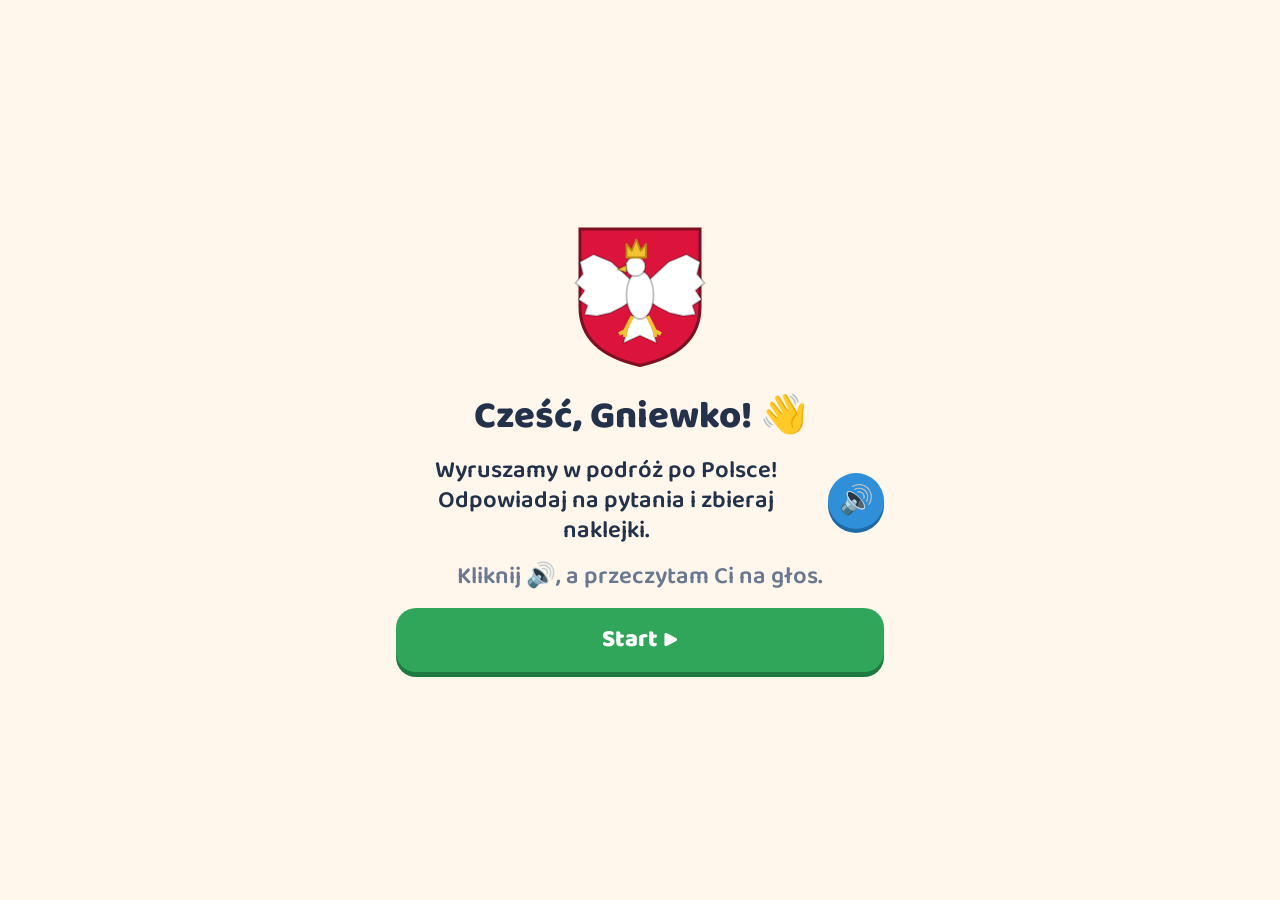
==== index.html @ eeac7078 "Wyprawa po Polsce – gra-quiz do Konkursu wiedzy o Polsce Co-Authored-By: Claude Opus 5.5 <noreply@an" ====
<!doctype html>
<html lang="pl">
<head>
<meta charset="utf-8">
<meta name="viewport" content="width=device-width, initial-scale=1, maximum-scale=1, user-scalable=no, viewport-fit=cover">
<meta name="theme-color" content="#e8423f">
<meta name="apple-mobile-web-app-capable" content="yes">
<meta name="mobile-web-app-capable" content="yes">
<meta name="description" content="Gra-quiz dla Gniewka przygotowująca do Konkursu wiedzy o Polsce (klasa 1).">
<title>Wyprawa po Polsce</title>
<link rel="icon" href="data:image/svg+xml,%3Csvg xmlns='http://www.w3.org/2000/svg' viewBox='0 0 100 100'%3E%3Crect width='100' height='50' fill='%23fff'/%3E%3Crect y='50' width='100' height='50' fill='%23dc143c'/%3E%3C/svg%3E">
<link rel="preconnect" href="https://fonts.googleapis.com">
<link rel="preconnect" href="https://fonts.gstatic.com" crossorigin>
<link href="https://fonts.googleapis.com/css2?family=Baloo+2:wght@500;600;700;800&display=swap" rel="stylesheet">
<style>
:root{
  --bg:#fff7ec; --card:#ffffff; --ink:#23324a; --muted:#6b7891; --line:#ead9c2;
  --red:#e8423f; --red-d:#b92a28; --green:#2fa65a; --green-l:#dff5e6; --orange:#f39a1e; --orange-l:#fff0d6;
  --blue:#2f8fd8; --blue-l:#e3f1fc; --gold:#f2c230; --sea:#bfe3f7; --land:#c9e8a8; --neigh:#ece6d8;
  --shadow:0 4px 0 rgba(35,50,74,.12);
  --r:22px;
}
@media (prefers-color-scheme: dark){ :root:not([data-theme="light"]){
  --bg:#1c2333; --card:#27304a; --ink:#f3f5fb; --muted:#b4bdd2; --line:#3a4563;
  --green-l:#1f4a33; --orange-l:#4d3a17; --blue-l:#1d3a57; --sea:#2b4f6b; --land:#4f7a3f; --neigh:#3a4256;
  --shadow:0 4px 0 rgba(0,0,0,.35);
}}
:root[data-theme="dark"]{
  --bg:#1c2333; --card:#27304a; --ink:#f3f5fb; --muted:#b4bdd2; --line:#3a4563;
  --green-l:#1f4a33; --orange-l:#4d3a17; --blue-l:#1d3a57; --sea:#2b4f6b; --land:#4f7a3f; --neigh:#3a4256;
  --shadow:0 4px 0 rgba(0,0,0,.35);
}
*{box-sizing:border-box;-webkit-tap-highlight-color:transparent}
html,body{margin:0;height:100%;background:var(--bg);color:var(--ink)}
body{font-family:"Baloo 2","Nunito",system-ui,-apple-system,"Segoe UI",Roboto,sans-serif;font-size:20px;line-height:1.25;
  user-select:none;-webkit-user-select:none;touch-action:manipulation;overflow-x:hidden}
button{font:inherit;color:inherit;border:0;background:none;cursor:pointer;padding:0}
#app{max-width:520px;margin:0 auto;min-height:100dvh;display:flex;flex-direction:column;position:relative}
.scr{flex:1;display:flex;flex-direction:column;padding:12px 16px 20px;animation:fade .25s ease}
@keyframes fade{from{opacity:0;transform:translateY(6px)}to{opacity:1;transform:none}}

/* top bar */
.top{display:flex;align-items:center;gap:10px;min-height:52px}
.top .grow{flex:1}
.ibtn{width:52px;height:52px;border-radius:16px;background:var(--card);box-shadow:var(--shadow);display:flex;align-items:center;justify-content:center;font-size:26px;flex:none}
.ibtn:active{transform:translateY(2px);box-shadow:none}
.pill{background:var(--card);box-shadow:var(--shadow);border-radius:999px;padding:6px 14px;font-weight:700;font-size:20px;white-space:nowrap}
.hello{font-weight:800;font-size:24px}
.speak{width:56px;height:56px;border-radius:50%;background:var(--blue);color:#fff;font-size:28px;display:flex;align-items:center;justify-content:center;flex:none;box-shadow:0 4px 0 #1d6aa6}
.speak.on{animation:pulse 1s infinite}
.speak.sm{width:44px;height:44px;font-size:22px;box-shadow:0 3px 0 #1d6aa6}
@keyframes pulse{50%{transform:scale(1.08)}}

/* map of stations */
.trail{position:relative;margin:4px 0 10px}
.trail svg.line{position:absolute;inset:0;width:100%;height:100%;overflow:visible}
.node{position:absolute;transform:translate(-50%,-50%);display:flex;flex-direction:column;align-items:center;width:130px}
.node .disc{width:80px;height:80px;border-radius:50%;display:flex;align-items:center;justify-content:center;font-size:40px;
  border:5px solid #fff;box-shadow:0 5px 0 rgba(0,0,0,.18);position:relative}
.node .disc svg{width:56px;height:56px}
.node.locked .disc{background:#c9ccd4 !important;filter:grayscale(1);opacity:.7}
.node .lbl{font-weight:800;font-size:17px;margin-top:4px;text-align:center;line-height:1.05;background:var(--bg);border-radius:8px;padding:0 4px}
.node .stars{font-size:15px;letter-spacing:1px;color:var(--gold);min-height:18px}
.node .badge{position:absolute;top:-10px;right:-12px;font-size:26px}
.node.next .disc::after{content:"";position:absolute;inset:-12px;border-radius:50%;border:4px solid var(--orange);animation:ring 1.4s infinite}
@keyframes ring{0%{transform:scale(.85);opacity:1}100%{transform:scale(1.25);opacity:0}}
.footer{display:flex;justify-content:center;gap:12px;margin-top:auto;padding-top:8px}
.link{font-size:16px;color:var(--muted);text-decoration:underline;padding:10px}

/* cards & buttons */
.big{display:flex;align-items:center;justify-content:center;gap:10px;min-height:64px;padding:10px 22px;border-radius:20px;font-weight:800;font-size:24px;
  background:var(--green);color:#fff;box-shadow:0 5px 0 #1d7a40;width:100%}
.big:active{transform:translateY(3px);box-shadow:0 2px 0 #1d7a40}
.big.alt{background:var(--card);color:var(--ink);box-shadow:var(--shadow)}
.big.blue{background:var(--blue);box-shadow:0 5px 0 #1d6aa6}
.row{display:flex;gap:12px}
.card{background:var(--card);border-radius:var(--r);box-shadow:var(--shadow);padding:18px}
.learn{flex:1;display:flex;flex-direction:column;align-items:center;justify-content:center;text-align:center;gap:14px}
.learn .pic{font-size:110px;line-height:1}
.learn .pic svg{width:180px;height:auto;max-height:200px}
.learn .pic.map svg{width:100%;max-height:none}
.learn h2{margin:0;font-size:32px;font-weight:800}
.learn p{margin:0;font-size:25px;font-weight:600;line-height:1.3}
.dots{display:flex;gap:7px;justify-content:center;flex-wrap:wrap}
.dots i{width:12px;height:12px;border-radius:50%;background:var(--line);display:block}
.dots i.on{background:var(--blue)}

/* quiz */
.prog{display:flex;gap:6px;flex:1}
.prog i{flex:1;height:14px;border-radius:7px;background:var(--line);display:block}
.prog i.ok{background:var(--green)} .prog i.miss{background:var(--orange)} .prog i.cur{background:var(--blue)}
.qhead{display:flex;align-items:center;gap:12px;margin:14px 0 10px}
.qtext{font-size:28px;font-weight:800;line-height:1.15;flex:1}
.qsub{font-size:17px;color:var(--muted);font-weight:700}
.hint{display:flex;align-items:center;gap:10px;background:var(--orange-l);border-radius:18px;padding:10px 12px;font-size:21px;font-weight:700;margin-bottom:10px;animation:fade .2s}
.ans{flex:1;display:flex;flex-direction:column;justify-content:center;padding-bottom:8px}
.grid{display:grid;grid-template-columns:1fr 1fr;gap:12px}
.list{display:flex;flex-direction:column;gap:10px}
.opt{background:var(--card);border-radius:20px;box-shadow:var(--shadow);border:4px solid transparent;display:flex;align-items:center;justify-content:center;
  flex-direction:column;gap:4px;min-height:112px;padding:10px 8px;font-weight:800;font-size:22px;text-align:center;line-height:1.1;transition:background .15s}
.opt .em{font-size:44px;line-height:1}
.opt .em svg{width:48px;height:40px}
.opt.vis{min-height:120px} .opt.vis svg{width:100%;max-width:140px;height:auto;max-height:110px}
.list .opt{flex-direction:row;justify-content:flex-start;min-height:72px;padding:10px 16px;gap:14px;text-align:left}
.list .opt .em{font-size:36px;width:44px;text-align:center}
.opt:active{transform:translateY(2px)}
.opt.ok{background:var(--green-l);border-color:var(--green)}
.opt.bad{opacity:.45;border-color:var(--red);pointer-events:none}
.opt.dim{opacity:.5}
.tf{display:grid;grid-template-columns:1fr 1fr;gap:14px}
.tf .opt{min-height:150px;font-size:30px}
.tf .opt .em{font-size:64px}
.shake{animation:shake .4s}
@keyframes shake{20%,60%{transform:translateX(-8px)}40%,80%{transform:translateX(8px)}}
.mapbox{background:var(--sea);border-radius:20px;overflow:hidden;box-shadow:var(--shadow)}
.mapbox svg{display:block;width:100%;height:auto}
.dot{cursor:pointer}
.dot .c{fill:var(--orange);stroke:#fff;stroke-width:4}
.dot.ok .c{fill:var(--green)} .dot.bad .c{fill:var(--red);opacity:.5}
.dot.help .c{animation:pulse 1s infinite;transform-box:fill-box;transform-origin:center}
.cty{cursor:pointer}
.cty path{fill:#ffd27a;stroke:#9a6a10;stroke-width:1.2}
.cty.ok path{fill:var(--green)} .cty.bad path{fill:var(--red);opacity:.45}
.match{display:grid;grid-template-columns:1fr 1fr;gap:12px}
.match .col{display:flex;flex-direction:column;gap:12px}
.match .opt{min-height:96px}
.match .opt.sel{border-color:var(--blue);background:var(--blue-l)}
.match .opt.done{background:var(--green-l);border-color:var(--green);pointer-events:none}
.order .tiles{display:grid;grid-template-columns:repeat(3,1fr);gap:10px;min-height:120px}
.order .slots{display:grid;grid-template-columns:repeat(3,1fr);gap:10px;margin-top:18px}
.order .slot{border:4px dashed var(--line);border-radius:20px;min-height:120px;display:flex;align-items:center;justify-content:center;font-size:36px;font-weight:800;color:var(--muted)}
.order .slot .opt{width:100%;min-height:112px;background:var(--green-l);border-color:var(--green)}
.order .opt{min-height:112px;font-size:19px}
.order .ghost{visibility:hidden}
.help{animation:pulse 1s infinite}

/* bottom sheet */
.sheet{position:fixed;left:0;right:0;bottom:0;z-index:20;display:flex;justify-content:center;pointer-events:none}
.sheet .in{pointer-events:auto;width:100%;max-width:520px;border-radius:28px 28px 0 0;padding:18px 18px calc(18px + env(safe-area-inset-bottom));
  box-shadow:0 -6px 24px rgba(0,0,0,.15);animation:up .25s ease}
.sheet.good .in{background:var(--green-l)} .sheet.meh .in{background:var(--orange-l)} .sheet.neu .in{background:var(--card)}
@keyframes up{from{transform:translateY(100%)}to{transform:none}}
.sheet h3{margin:0 0 6px;font-size:30px;font-weight:800}
.sheet .fact{display:flex;gap:12px;align-items:center;font-size:22px;font-weight:600;margin-bottom:14px}
.veil{position:fixed;inset:0;background:rgba(20,28,45,.45);z-index:15;animation:fade .2s}

/* end */
.end{flex:1;display:flex;flex-direction:column;align-items:center;justify-content:center;text-align:center;gap:14px}
.end .bigstars{font-size:64px;letter-spacing:4px}
.end .bigstars span{display:inline-block;animation:pop .5s backwards}
.end .bigstars span.off{filter:grayscale(1);opacity:.3}
@keyframes pop{from{transform:scale(0)}70%{transform:scale(1.3)}to{transform:scale(1)}}
.end h2{margin:0;font-size:36px;font-weight:800}
.end .stk{font-size:96px;line-height:1;animation:pop .6s .6s backwards}
.end p{margin:0;font-size:22px;font-weight:700}
.confetti{position:fixed;inset:0;pointer-events:none;overflow:hidden;z-index:30}
.confetti i{position:absolute;top:-20px;width:12px;height:18px;border-radius:3px;animation:fall linear forwards}
@keyframes fall{to{transform:translateY(110vh) rotate(720deg)}}

/* album */
.album{display:grid;grid-template-columns:repeat(2,1fr);gap:14px;margin-top:14px}
.album .cell{background:var(--card);border-radius:22px;box-shadow:var(--shadow);padding:14px 8px;text-align:center;border:4px solid transparent}
.album .cell .e{font-size:64px;line-height:1.1}
.album .cell.no .e{filter:grayscale(1);opacity:.25}
.album .cell.gold{border-color:var(--gold)}
.album .cell .n{font-weight:800;font-size:18px}
.album .cell .s{font-size:15px;color:var(--muted);font-weight:700}

/* parent */
.par h2{margin:6px 0 10px;font-size:26px}
.par .st{background:var(--card);border-radius:16px;padding:10px 12px;margin-bottom:8px;box-shadow:var(--shadow)}
.par .bar{height:10px;border-radius:5px;background:var(--line);overflow:hidden;margin-top:6px}
.par .bar b{display:block;height:100%;background:var(--green)}
.par .small{font-size:16px;color:var(--muted)}
.par .wr{font-size:16px;margin:4px 0 0 4px}
.tog{display:flex;align-items:center;justify-content:space-between;background:var(--card);border-radius:16px;padding:12px 14px;margin-bottom:8px;font-size:18px;font-weight:700;box-shadow:var(--shadow);width:100%;text-align:left}
.tog b{background:var(--line);border-radius:999px;padding:2px 12px;font-size:16px}
.tog b.on{background:var(--green);color:#fff}
.danger{background:var(--red);box-shadow:0 5px 0 var(--red-d)}
.gate{display:grid;grid-template-columns:repeat(2,1fr);gap:12px;margin-top:14px}

/* diploma */
.dip{border:8px double var(--gold);border-radius:24px;background:#fffdf5;color:#3a2a10;padding:24px 16px;text-align:center;margin:10px 0}
.dip h1{margin:0;font-size:44px;letter-spacing:4px;color:var(--red)}
.dip .who{font-size:42px;font-weight:800;margin:8px 0}
.dip p{margin:6px 0;font-size:20px;font-weight:700}
.toast{position:fixed;left:50%;top:16px;transform:translateX(-50%);background:var(--ink);color:var(--bg);padding:10px 18px;border-radius:999px;font-weight:700;font-size:18px;z-index:40;animation:fade .2s;max-width:90vw;text-align:center}
.intro{flex:1;display:flex;flex-direction:column;align-items:center;justify-content:center;text-align:center;gap:16px}
.intro .logo svg{width:150px;height:auto}
.intro h1{margin:0;font-size:38px;font-weight:800}
.intro p{margin:0;font-size:24px;font-weight:600}
.sr{position:absolute;width:1px;height:1px;overflow:hidden;clip:rect(0 0 0 0)}

</style>
</head>
<body>
<div id="app"></div>
<script>
const GEO={"pl":{"w":400,"h":411,"path":"M190.9,368.3L189.2,359.2L186.9,359.2L182.8,356.6L181.0,351.4L182.0,348.7L181.0,348.1L180.7,345.5L177.8,346.1L173.6,344.1L170.8,345.5L169.4,343.2L163.6,340.8L163.3,339.1L160.0,337.4L161.1,340.0L154.0,341.7L151.1,338.7L149.5,335.5L150.0,334.6L146.3,334.0L144.5,331.7L144.7,330.7L147.9,330.0L150.5,327.5L149.5,325.5L150.1,323.4L149.1,322.1L148.2,322.0L146.2,325.0L140.2,324.8L138.5,326.2L137.2,324.3L135.5,325.1L134.6,322.3L135.3,322.0L130.6,320.6L129.8,318.2L127.7,318.3L118.8,315.0L117.8,316.4L120.1,321.6L122.3,323.6L123.3,327.5L121.3,326.7L121.1,327.8L116.0,329.3L111.7,334.6L110.2,334.8L106.7,331.9L105.5,328.1L101.9,322.9L99.4,321.7L98.4,318.7L95.4,319.0L94.3,316.8L93.1,316.6L93.5,313.9L96.3,311.5L98.8,311.5L100.2,309.8L100.3,307.6L101.5,307.2L98.0,302.7L94.3,301.7L92.2,303.8L88.9,302.5L86.6,304.8L85.0,305.0L85.6,303.2L84.6,300.7L83.5,300.1L80.0,300.9L77.9,296.9L73.9,297.6L72.4,296.1L64.9,293.5L61.8,295.0L61.2,291.7L59.2,290.3L58.0,287.7L58.5,284.6L57.0,283.1L54.8,283.1L53.9,281.1L52.5,282.9L48.7,280.5L47.1,282.2L48.4,284.2L47.9,290.1L41.5,290.1L46.9,278.0L49.3,265.7L47.2,262.3L46.5,255.1L37.8,250.3L39.0,245.7L38.6,242.6L35.5,239.1L34.9,236.0L33.2,233.9L33.5,231.6L36.9,227.4L37.4,222.6L39.7,217.5L36.9,214.8L37.9,207.8L33.1,204.5L31.7,199.0L31.4,196.6L34.9,192.0L34.0,190.7L35.3,187.1L27.4,180.4L25.6,177.2L16.0,170.3L17.5,167.5L16.8,163.6L24.1,158.1L25.9,153.0L25.5,149.4L27.8,145.5L26.4,143.9L24.8,133.6L22.7,129.6L21.2,117.6L22.7,116.8L22.3,114.5L26.8,118.7L31.1,120.2L33.3,123.9L34.6,120.5L32.8,120.1L31.6,117.3L32.8,113.2L34.6,113.2L34.8,108.1L33.2,110.5L32.8,107.9L27.8,106.9L27.4,104.6L24.9,106.3L26.9,107.2L26.4,108.5L23.2,110.2L21.6,109.4L17.9,104.6L19.2,102.6L21.4,103.6L26.5,103.6L40.4,96.5L48.9,94.3L59.2,89.9L73.2,86.1L80.4,82.9L90.5,80.7L88.2,82.0L92.3,82.0L92.1,81.2L93.8,81.2L93.6,79.7L90.8,80.3L95.9,75.9L94.3,78.2L97.7,76.5L97.7,75.0L96.1,75.9L97.7,73.2L102.0,67.7L102.2,68.8L103.2,68.1L103.3,66.9L102.2,67.7L103.0,66.1L106.8,63.3L120.6,60.1L124.1,56.2L135.3,51.0L149.4,48.3L155.7,46.1L165.6,45.2L172.5,45.5L187.8,54.7L190.5,58.5L190.9,60.3L190.3,60.6L186.2,54.0L176.9,48.5L175.9,48.8L175.3,52.1L177.5,54.9L177.6,58.0L178.7,58.3L179.3,57.5L181.1,63.7L181.7,71.2L185.7,73.0L186.5,74.5L192.8,76.5L195.3,75.9L197.1,76.8L211.0,74.7L216.8,72.4L219.7,69.7L222.3,71.0L334.4,76.9L336.9,76.1L339.5,73.2L344.2,74.5L345.2,76.3L347.1,77.1L347.4,80.0L349.9,79.5L357.3,83.7L362.2,88.9L364.0,95.9L362.6,99.9L363.8,101.8L367.5,123.1L375.3,146.1L378.7,151.7L377.5,156.9L379.4,160.8L379.3,179.6L372.9,184.8L366.7,186.5L360.1,191.2L351.7,204.6L352.8,205.7L352.6,207.6L360.3,210.1L360.1,211.1L362.3,210.9L363.0,211.7L363.7,211.1L364.6,214.6L367.1,214.8L369.2,217.0L370.7,222.5L368.9,225.3L367.6,231.5L368.9,233.6L368.5,235.0L366.1,238.0L365.7,246.6L368.4,252.3L370.2,253.3L369.6,254.8L371.5,257.8L370.9,259.8L369.1,261.7L369.1,263.7L371.1,264.5L373.1,269.0L377.6,273.0L377.3,274.6L379.1,278.1L379.4,281.4L381.0,282.7L381.9,285.4L388.0,290.2L387.5,291.2L382.4,291.4L381.1,293.1L381.7,294.9L383.6,295.5L383.7,297.8L385.7,298.6L386.6,308.8L383.1,311.5L382.0,316.7L380.0,317.5L373.3,317.6L370.9,318.8L369.5,322.0L361.8,328.9L349.3,342.6L333.2,365.0L332.2,367.2L333.7,373.5L335.2,375.5L335.8,381.7L333.7,388.2L334.6,387.7L340.1,392.5L340.2,397.6L336.5,394.8L332.3,394.9L329.2,392.5L328.5,393.2L322.9,392.0L321.0,390.1L316.4,389.4L315.8,387.6L309.9,386.1L308.9,385.3L308.2,381.5L305.8,378.5L301.7,375.9L299.4,377.5L297.0,374.5L293.6,373.1L287.2,374.0L281.0,371.8L278.5,374.5L275.9,373.2L273.9,373.5L272.5,374.6L274.0,377.0L271.9,377.3L268.3,380.8L263.1,378.5L259.8,374.5L256.6,374.6L254.4,376.2L250.4,374.4L249.8,375.5L246.0,375.1L244.7,378.1L241.9,378.3L239.2,379.8L236.0,387.5L231.9,384.5L227.9,386.8L225.3,386.3L225.0,384.9L227.1,381.9L226.0,380.7L225.6,375.0L220.3,374.5L220.6,372.2L217.7,371.5L215.8,365.2L214.0,363.3L209.6,367.2L205.7,368.5L204.8,372.0L202.3,374.9L199.6,374.2L195.6,375.2L195.6,369.3Z","neigh":"M405.0,416.0L319.4,416.0L322.1,405.4L325.1,398.9L327.8,397.7L329.2,392.5L340.6,396.7L339.7,391.9L333.7,388.2L335.8,381.7L332.2,367.2L336.9,358.9L370.9,318.8L382.0,316.7L383.1,311.5L386.7,308.7L385.7,298.6L381.1,293.1L388.0,290.2L381.9,285.4L377.6,273.0L369.1,263.7L371.5,257.8L368.4,252.3L367.6,245.8L373.4,243.5L382.0,247.0L391.8,239.1L396.4,229.6L405.0,228.7ZM368.1,251.1L365.3,242.6L370.7,222.5L369.2,217.0L364.6,214.6L363.7,211.1L352.6,207.6L351.7,204.6L360.1,191.2L377.8,181.4L379.8,177.0L379.4,160.8L377.5,156.9L378.7,151.7L367.5,123.1L363.6,102.5L368.8,105.1L389.0,101.3L392.2,105.4L396.7,105.8L405.0,100.1L405.0,228.7L396.4,229.6L391.8,239.1L382.0,247.0L373.4,243.5L368.5,244.6ZM405.0,-5.0L405.0,100.1L396.7,105.8L392.2,105.4L389.0,101.3L368.8,105.1L363.6,102.5L364.0,95.9L361.6,88.0L350.6,79.8L347.4,80.0L347.1,77.1L344.2,74.5L339.5,73.2L336.9,76.1L334.7,72.1L334.5,55.4L339.9,46.8L338.9,42.2L335.0,37.9L331.9,37.5L329.4,30.4L317.8,30.2L310.3,32.6L308.6,28.7L306.3,29.7L293.8,22.3L290.0,22.1L285.2,15.9L281.2,18.6L280.8,10.7L278.1,12.2L280.5,6.0L277.9,-5.0ZM270.9,17.0L268.5,16.4L272.8,7.7L274.9,-5.0L276.2,-5.0L275.2,7.3ZM336.9,76.1L219.7,69.7L230.5,56.2L232.7,49.4L231.2,41.9L233.3,37.0L247.7,38.2L252.1,36.3L257.7,31.6L268.5,16.4L270.9,17.2L253.9,37.0L254.9,38.6L262.5,38.1L266.1,40.5L274.7,41.1L280.3,37.3L278.1,21.7L280.9,21.5L281.2,18.6L285.2,15.9L290.0,22.1L293.8,22.3L306.3,29.7L308.6,28.7L310.3,32.6L317.8,30.2L329.4,30.4L331.9,37.5L336.4,39.2L339.8,45.6L339.4,49.0L335.3,52.6L333.7,62.4L333.7,69.9ZM41.5,290.1L47.9,290.1L47.1,282.2L48.7,280.5L52.5,282.9L53.9,281.1L58.5,284.6L58.0,287.7L61.8,295.0L64.9,293.5L73.9,297.6L77.9,296.9L80.0,300.9L84.6,300.7L85.0,305.0L88.9,302.5L92.2,303.8L94.3,301.7L98.0,302.7L101.5,307.2L98.8,311.5L93.5,313.9L93.1,316.6L95.4,319.0L98.4,318.7L110.2,334.8L116.0,329.3L121.3,326.7L123.3,327.5L117.8,316.4L118.8,315.0L129.8,318.2L130.6,320.6L135.3,322.0L135.5,325.1L137.2,324.3L138.5,326.2L146.2,325.0L149.1,322.1L150.5,327.5L144.7,330.7L146.3,334.0L150.0,334.6L154.0,341.7L161.1,340.0L160.0,337.4L170.8,345.5L173.6,344.1L180.7,345.5L182.8,356.6L189.2,359.2L190.9,368.3L187.1,370.0L180.6,369.4L174.3,375.2L174.2,377.9L167.0,381.6L164.3,385.8L162.7,394.6L156.7,396.7L154.7,401.7L142.7,407.9L129.0,405.2L122.2,416.0L119.2,416.0L118.1,413.2L110.7,412.3L109.5,409.8L104.9,408.3L101.8,408.9L99.0,412.7L88.8,411.8L78.9,404.5L73.8,405.3L58.7,398.1L53.8,400.8L53.6,397.7L48.7,396.8L46.3,410.7L41.1,409.9L37.5,416.0L12.1,415.8L4.6,410.5L1.2,404.8L-5.0,399.6L-5.0,299.0L5.3,298.0L9.9,293.4L20.0,288.9L24.3,288.8L25.6,286.4L20.3,282.8L22.1,279.6L26.2,281.0L29.3,279.6L32.7,283.2L31.8,286.9L34.8,286.4L34.2,290.9L39.6,292.9ZM4.6,410.5L4.1,416.0L-5.0,416.0L-5.0,90.2L0.7,87.7L0.2,89.0L4.3,92.1L2.0,96.4L7.9,102.3L4.6,108.0L12.8,114.1L21.2,114.3L19.3,117.1L21.2,117.6L22.7,129.6L27.8,145.5L24.1,158.1L16.8,163.6L17.5,167.5L16.0,170.3L35.3,187.1L31.7,199.0L33.1,204.5L37.9,207.8L36.9,214.8L39.7,217.5L33.2,233.9L38.6,242.6L37.8,250.3L46.5,255.1L49.3,267.8L40.2,292.8L34.2,290.9L34.8,286.4L31.8,286.9L32.7,283.2L29.3,279.6L25.8,281.0L23.3,279.4L20.3,282.8L25.6,286.4L24.3,288.8L20.0,288.9L9.9,293.4L5.3,298.0L-5.0,299.0L-5.0,399.6L1.2,404.8ZM19.2,102.6L18.9,106.4L5.5,108.1L8.9,105.0L7.9,99.0L10.4,99.4L9.9,102.4L10.9,101.1L13.2,102.4L13.3,98.4L9.4,94.5L7.3,98.1L6.1,98.5L6.3,95.5L3.0,97.3L4.5,92.3L2.6,88.3L4.5,87.7L7.0,92.2ZM0.2,73.8L2.7,76.8L1.1,81.1L0.7,79.4L-1.6,79.9L0.7,77.7L-2.8,78.6L-0.1,76.4L-5.0,76.6L-5.0,61.3L-0.8,62.7L-4.4,68.7L-3.1,72.4ZM22.7,-5.0L24.9,0.6L18.1,9.3L7.6,6.5L-5.0,9.3L-5.0,-5.0ZM54.2,26.1L51.2,35.3L40.4,31.4L36.8,28.2L39.7,14.7ZM328.5,393.2L327.8,397.7L325.1,398.9L322.1,405.4L319.4,416.0L122.2,416.0L129.0,405.2L142.7,407.9L154.7,401.7L156.7,396.7L161.6,395.7L163.5,393.3L165.9,382.6L174.2,377.9L174.3,375.2L180.6,369.4L194.5,368.6L195.6,375.2L201.4,375.1L203.4,374.4L205.7,368.5L209.6,367.2L213.5,363.0L217.7,371.5L220.6,372.2L220.3,374.5L225.6,375.0L227.1,381.9L224.8,385.6L226.2,386.6L231.9,384.5L236.0,387.5L239.2,379.8L244.7,378.1L246.0,375.1L250.4,374.4L254.4,376.2L259.8,374.5L263.1,378.5L268.3,380.8L274.0,377.0L273.3,373.8L278.5,374.5L281.0,371.8L287.2,374.0L294.3,373.2L299.4,377.5L301.7,375.9L307.1,379.8L309.9,386.1ZM4.1,416.0L4.6,410.5L12.5,416.0L37.5,416.0L41.1,409.9L46.3,410.7L48.7,396.8L53.6,397.7L53.8,400.8L58.7,398.1L73.8,405.3L78.9,404.5L88.8,411.8L99.0,412.7L101.8,408.9L104.9,408.3L109.5,409.8L110.7,412.3L118.1,413.2L119.2,416.0Z","points":{"warszawa":[271.7,208.2],"krakow":[231.9,336.7],"gdansk":[184.0,76.5],"wroclaw":[123.9,275.3],"poznan":[120.2,197.3],"szczecin":[31.8,134.5],"bialystok":[351.5,153.1],"lublin":[329.6,267.0],"torun":[182.2,160.5],"gniezno":[145.1,190.0],"zakopane":[232.3,380.3],"lodz":[214.1,236.5],"tatry":[234.2,384.3],"baltyk":[130.2,38.0],"mazury":[293.6,111.3],"srodek":[204.5,219.1],"bialowieza":[377.1,179.6],"malbork":[198.2,96.2],"wieliczka":[236.4,340.7],"zachod":[59.7,204.0]},"rivers":{"wisla":"M197.0,362.6L213.8,343.0L231.9,336.7L263.9,325.7L299.1,300.6L301.0,281.8L307.3,256.9L286.2,228.1L272.4,208.2L256.4,197.9L223.0,188.7L199.6,182.6L182.2,160.5L166.2,151.8L187.8,131.3L191.5,114.4L188.9,93.0L195.2,75.9","odra":"M171.1,343.0L168.1,334.9L161.8,316.9L157.3,301.2L141.4,290.6L123.9,275.3L107.9,267.0L88.6,242.5L74.9,234.1L52.2,219.1L32.2,200.9L35.5,186.3L17.0,167.3L26.3,148.8L31.8,134.5L30.0,117.6"}},"eu":{"w":400,"h":495,"other":"M337.4,490.9L331.8,494.2L328.0,493.3L326.6,490.1L335.2,489.3ZM351.8,500.0L354.5,494.0L358.0,494.2L358.3,499.4ZM357.2,500.0L359.1,497.2L358.0,494.2L354.5,494.0L352.6,485.4L353.2,482.9L355.9,483.1L357.5,479.3L359.7,479.3L359.5,473.7L365.6,475.5L371.5,472.9L379.2,475.3L390.3,471.1L402.6,469.8L398.8,475.7L394.5,478.2L395.2,484.7L392.2,496.2L385.0,500.0ZM31.1,500.0L38.3,483.5L42.2,482.2L47.0,488.5L57.6,488.9L60.6,486.6L61.5,489.5L66.2,489.9L69.7,493.1L70.4,499.2ZM322.7,310.8L326.3,311.0L327.5,308.0L338.1,307.6L342.7,314.7L340.3,316.1L341.0,321.1L347.8,321.6L351.8,331.9L355.5,331.0L359.2,333.6L365.4,330.9L369.8,337.2L372.1,335.3L383.4,341.4L385.9,340.9L386.0,344.8L382.5,347.4L385.3,349.1L382.1,352.4L384.9,355.9L383.1,360.9L376.1,360.7L372.0,363.9L370.9,369.8L366.4,369.3L360.5,374.2L360.0,372.6L354.0,374.0L347.2,380.4L349.8,377.5L348.6,375.6L345.8,379.2L347.0,384.2L338.5,379.0L328.3,380.3L323.0,378.0L324.9,376.7L320.8,374.7L326.9,376.1L329.4,374.1L324.7,374.3L322.6,367.3L323.8,374.1L320.7,374.3L321.6,372.2L320.3,372.4L320.1,374.3L315.4,375.1L311.0,382.7L307.4,385.3L306.7,383.0L307.2,389.5L304.3,387.2L298.7,389.3L295.9,386.9L298.1,386.5L301.6,381.1L301.5,376.2L310.4,376.5L308.9,372.3L306.1,370.8L306.1,366.6L303.1,365.2L302.8,359.3L291.2,353.5L270.9,362.3L268.2,359.6L257.7,357.9L255.7,359.6L250.1,354.4L253.1,346.8L255.6,347.5L254.1,341.1L265.0,329.6L261.3,316.6L264.0,317.1L267.1,313.5L277.5,312.9L287.9,315.0L292.2,318.5L295.9,316.3L299.8,319.3L302.4,316.5L304.3,319.7L310.6,318.3L313.5,321.3L313.3,316.9L316.4,311.3ZM261.2,317.9L261.4,311.0L257.9,308.5L263.6,302.8L260.3,287.7L267.0,288.4L275.2,283.1L277.5,284.9L275.7,282.8L277.6,275.6L285.3,270.3L282.6,269.6L283.9,264.8L286.6,262.9L291.3,263.4L295.2,258.5L299.9,261.3L304.9,261.3L305.5,264.9L310.9,262.5L316.1,266.0L317.0,273.6L315.2,276.7L318.2,278.9L319.4,284.0L323.2,286.2L322.6,289.6L328.0,290.7L329.9,295.4L325.4,298.6L319.8,297.3L318.8,299.4L321.2,302.3L322.7,310.8L316.4,311.3L313.3,316.9L313.6,321.3L310.6,318.3L304.3,319.7L302.4,316.5L299.8,319.3L295.9,316.3L292.2,318.5L287.9,315.0L277.5,312.9L267.1,313.5ZM283.7,265.1L282.6,269.6L285.3,270.3L277.6,275.6L275.7,282.8L277.5,284.9L275.2,283.1L270.4,285.2L270.1,287.3L261.3,288.2L259.3,284.1L254.4,281.5L255.5,276.4L253.3,273.0L249.6,273.6L243.5,270.6L241.9,259.6L249.8,254.9L265.2,257.1L270.7,254.6L272.3,257.9L276.7,258.7ZM405.0,411.2L396.8,410.7L386.7,406.9L384.6,408.8L375.5,399.6L359.2,390.2L362.0,388.9L359.8,388.4L361.0,387.2L362.9,389.4L367.8,388.7L366.8,385.1L369.4,380.9L370.1,383.1L371.1,379.8L374.0,380.8L367.8,373.8L374.2,374.0L373.1,371.9L380.3,368.9L378.0,367.0L373.7,368.9L375.9,367.0L371.4,369.0L371.2,366.7L376.1,360.7L383.1,360.9L384.9,355.9L382.1,352.4L385.3,349.1L382.5,347.4L386.0,344.8L385.9,340.9L383.4,341.4L372.1,335.3L369.8,337.2L365.4,330.9L359.2,333.6L355.5,331.0L351.8,331.9L347.8,321.6L341.0,321.1L340.3,316.1L342.7,314.7L338.1,307.6L327.5,308.0L326.3,311.0L322.7,310.8L321.2,302.3L318.8,299.4L320.1,297.1L326.0,298.4L330.0,294.1L327.9,290.6L322.6,289.6L323.2,286.2L319.4,284.0L318.2,278.9L315.2,276.7L317.0,273.6L316.1,266.0L310.9,262.5L305.5,264.9L304.7,261.2L300.4,261.5L295.6,258.9L295.3,253.2L293.7,249.4L291.5,249.1L293.1,242.9L289.3,239.0L292.8,234.9L289.9,222.0L295.7,213.2L294.4,207.2L297.2,208.6L297.9,205.8L300.6,206.8L303.1,203.5L310.7,205.5L311.3,203.9L299.0,197.8L297.7,195.0L299.6,196.6L299.6,192.3L292.9,195.1L316.4,167.5L321.3,157.6L309.3,143.6L313.6,138.8L313.6,135.4L309.7,132.3L310.3,125.7L306.7,123.3L308.3,119.4L306.3,117.4L307.2,110.2L310.3,108.7L302.3,86.3L309.5,71.1L304.4,63.3L299.5,61.1L297.7,54.0L300.4,47.6L297.4,46.3L302.8,43.2L304.7,37.8L309.2,36.2L310.3,30.6L315.9,32.9L315.8,26.9L320.0,28.7L319.2,31.1L323.1,29.5L322.5,26.0L325.3,27.1L324.2,23.3L333.1,28.6L331.1,31.7L325.8,30.2L325.4,28.0L324.6,32.1L328.3,33.2L326.0,34.9L332.7,34.0L330.7,37.8L336.0,35.1L333.8,38.4L336.2,39.8L332.5,42.4L332.3,45.1L337.5,37.0L354.5,40.4L367.4,50.2L372.7,57.8L375.6,58.9L374.6,56.9L381.3,63.2L383.8,63.8L382.8,61.3L384.2,62.3L388.4,69.6L389.8,68.5L392.6,70.8L393.3,79.6L395.2,80.5L393.8,88.2L388.3,95.8L374.0,102.4L351.4,96.2L345.7,91.9L343.2,93.3L343.6,91.1L340.3,90.8L340.7,88.8L339.2,90.5L332.8,87.2L330.6,84.3L331.8,82.7L323.6,81.3L328.3,83.9L327.7,86.7L330.3,89.4L334.4,91.1L331.3,92.6L336.1,93.4L331.6,93.5L337.6,95.4L334.4,97.5L340.4,98.8L346.1,105.3L346.9,108.4L344.8,106.9L344.8,113.5L341.9,114.7L345.5,119.8L346.7,124.2L345.3,125.6L347.2,126.2L345.2,129.5L347.3,131.8L350.3,134.2L351.6,132.0L356.9,139.0L365.6,142.7L369.7,140.1L369.5,132.8L363.2,132.3L358.6,125.7L358.0,123.1L360.8,122.4L362.3,118.5L372.7,124.4L370.2,127.9L373.2,124.9L381.6,129.7L383.8,127.4L388.8,129.7L383.0,111.7L390.3,103.9L397.3,100.2L401.2,93.6L405.0,95.1ZM254.8,282.3L231.0,281.0L233.8,274.4L237.6,274.3L240.9,270.2L238.0,274.4L242.2,275.2L244.3,270.1L249.4,273.5L253.3,273.0L255.4,276.1ZM336.8,379.8L344.8,381.4L350.8,388.7L353.5,386.9L359.5,388.2L358.0,391.2L351.0,390.7L347.8,394.1L337.5,398.3L334.9,396.4L336.4,396.0L336.1,390.7L328.2,387.5L337.3,382.7ZM353.7,121.1L352.8,122.3L351.1,119.0L353.1,118.7ZM194.8,325.8L197.3,324.0L198.9,326.8L206.3,328.4L205.3,331.2L208.8,334.9L211.4,333.4L210.5,330.9L216.7,332.3L216.1,334.8L223.1,337.1L225.2,341.7L216.8,349.2L212.2,349.5L210.9,352.2L196.3,347.5L193.8,352.5L189.0,352.2L178.4,342.7L174.2,332.3L175.9,334.1L177.4,331.4L191.3,325.6L190.8,323.7ZM187.3,350.3L186.5,353.1L184.6,352.5L184.2,354.8L179.2,357.7L181.1,365.0L175.4,362.0L167.8,365.8L161.7,363.8L159.7,367.2L158.1,364.2L147.8,361.3L146.3,362.5L147.6,363.6L140.3,363.7L140.3,357.6L144.9,348.1L133.8,345.8L130.9,342.4L132.1,338.4L129.0,335.4L131.1,332.3L127.2,323.9L129.9,319.5L127.8,314.4L133.9,313.1L133.4,311.3L136.0,309.2L133.4,305.3L136.0,304.3L138.6,295.8L136.0,294.9L137.6,291.2L143.6,290.7L144.9,294.4L145.4,291.9L147.6,292.8L147.2,295.1L147.8,288.6L152.5,288.6L157.2,292.8L150.3,287.7L150.7,282.8L147.9,282.6L151.0,280.4L148.4,275.3L158.1,276.8L157.3,280.8L159.6,280.6L159.6,282.7L160.9,281.2L164.0,282.9L167.1,281.9L164.2,286.3L165.2,287.4L169.5,288.1L171.2,284.9L174.5,285.7L177.6,280.6L180.5,281.3L176.4,283.5L181.4,281.3L184.6,285.7L187.2,285.6L187.3,288.8L190.7,290.1L192.0,296.4L189.6,301.5L193.5,304.9L193.1,314.4L195.9,318.9L195.9,323.4L194.4,326.4L190.8,323.7L191.3,325.6L177.4,331.4L175.9,334.1L174.2,332.3L178.4,342.7ZM190.3,287.7L187.5,288.8L189.1,286.9L186.9,284.8ZM186.4,281.9L186.6,283.3L182.3,283.2L182.2,279.9L185.1,280.3L183.0,278.4L186.0,279.4ZM266.5,234.8L268.3,228.1L266.9,227.2L265.0,229.4L262.2,228.0L260.4,222.9L263.2,221.8L259.8,221.9L261.3,218.7L259.7,218.1L260.2,215.3L264.8,214.4L266.7,211.5L270.0,211.8L270.2,210.0L274.8,211.2L275.4,208.5L286.3,211.8L295.1,212.0L289.9,222.0L292.8,234.9L289.5,239.6L285.8,238.2L283.0,239.7L273.8,231.8ZM258.3,225.6L254.5,229.7L251.3,230.1L249.2,234.1L250.6,230.8L248.1,229.1L247.8,225.6L249.7,226.8L253.5,223.8ZM251.3,220.0L249.5,219.1L253.9,217.2L256.9,220.8L253.3,223.0ZM289.5,239.6L293.1,242.9L291.5,249.1L293.7,249.4L296.0,256.9L291.3,263.4L282.9,264.9L276.7,258.7L272.3,257.9L270.7,254.6L265.2,257.1L249.8,254.9L241.9,259.6L241.9,249.3L247.3,238.7L253.6,236.3L258.6,245.6L261.9,247.4L267.2,243.3L266.5,234.8L272.4,231.9L279.4,235.1L283.0,239.7L285.8,238.2ZM238.7,43.4L234.7,43.7L236.7,48.3L233.7,57.6L222.2,53.1L220.1,54.0L218.3,65.3L213.7,62.6L209.7,66.8L204.7,76.3L206.9,83.5L199.4,94.2L199.9,98.3L192.8,101.1L192.6,115.9L186.0,129.0L189.4,131.1L189.8,136.2L188.4,139.0L181.0,138.1L174.9,146.0L173.5,151.2L176.0,167.8L174.8,176.8L180.3,182.8L178.9,187.5L175.5,188.2L178.2,197.2L177.2,202.3L172.4,205.5L171.1,209.5L171.1,219.6L169.4,220.0L167.4,215.5L164.1,215.2L163.7,204.9L162.1,205.8L162.6,210.5L160.2,207.7L162.4,214.0L160.5,217.9L157.3,219.1L155.0,216.7L156.1,219.1L153.2,220.2L154.0,221.5L151.5,222.2L152.4,223.3L144.9,231.1L143.4,229.7L142.8,231.7L135.9,233.0L137.0,231.5L135.1,232.1L133.8,230.2L133.0,231.9L134.7,229.0L128.4,227.4L124.4,222.0L124.9,217.9L126.2,220.4L127.2,218.9L130.0,220.8L129.3,219.0L133.0,217.7L128.6,219.8L127.4,217.5L131.8,213.7L129.5,214.5L128.6,212.8L132.4,210.2L130.1,210.7L130.5,208.8L127.7,213.2L129.5,211.4L126.8,210.5L125.6,212.4L127.2,213.3L125.4,214.1L125.2,212.3L124.6,214.3L122.1,210.9L124.4,207.5L123.9,211.0L125.0,208.4L126.4,209.4L130.7,205.8L128.3,207.2L125.6,205.8L130.5,201.7L129.1,201.9L129.8,199.0L133.1,197.2L132.3,202.3L133.2,197.8L136.6,195.9L135.8,194.6L133.3,197.0L133.5,195.7L130.5,197.7L129.6,196.4L126.3,203.6L126.7,200.4L124.9,201.1L126.3,197.6L123.8,201.6L121.8,198.2L123.1,195.5L125.7,197.0L126.4,192.6L122.4,194.8L120.2,191.3L124.0,194.0L122.5,191.7L124.8,190.2L121.7,191.2L120.8,187.7L129.0,186.3L131.1,188.0L132.8,185.5L136.6,190.4L135.9,186.8L141.1,184.6L138.2,183.7L140.2,180.6L137.8,182.0L138.2,185.7L132.5,184.7L133.6,181.9L131.6,186.4L128.6,185.0L122.2,186.6L120.6,183.9L125.5,182.6L121.2,183.2L120.4,181.7L126.8,181.1L122.1,180.2L124.0,179.0L120.5,178.2L120.7,176.5L123.7,173.8L127.9,174.9L127.5,176.6L134.5,174.4L121.9,174.1L123.8,172.1L121.3,169.4L124.2,172.3L124.2,169.3L126.4,171.0L127.6,169.3L127.1,172.1L128.0,170.2L131.1,171.4L127.7,168.8L130.6,166.4L132.3,170.7L131.3,166.2L133.7,165.1L135.5,170.8L137.3,170.8L135.7,170.6L136.1,168.1L138.7,168.0L134.3,164.7L130.1,165.1L133.4,164.4L130.3,162.8L136.5,161.8L136.8,163.8L137.0,162.2L139.9,164.3L141.7,163.1L139.3,163.1L139.8,161.5L144.5,161.2L143.9,159.7L138.8,161.2L141.0,159.5L135.6,160.6L137.5,159.1L135.2,157.2L143.2,156.5L147.5,161.7L142.5,155.9L144.1,154.2L145.9,158.1L148.7,159.0L146.5,156.8L148.4,156.4L144.6,154.2L150.5,152.5L147.0,151.2L148.5,149.0L151.1,148.3L151.6,151.2L154.5,149.3L152.6,149.8L154.6,148.0L152.2,147.6L156.2,145.2L157.2,150.6L160.4,151.6L159.2,148.7L164.5,149.1L165.5,146.0L164.0,145.8L169.5,142.8L166.8,141.6L169.7,139.0L168.0,138.5L168.8,137.1L162.8,142.4L165.5,140.9L165.4,143.8L159.1,147.6L156.9,144.9L159.3,143.1L155.0,144.9L156.8,143.1L155.1,143.0L160.0,140.2L158.1,140.6L158.5,137.3L163.4,133.0L162.2,131.7L164.9,132.6L163.4,131.3L165.7,130.7L165.7,128.7L168.6,131.7L167.7,133.6L171.0,130.8L169.5,130.3L171.9,128.8L169.9,129.2L169.0,126.8L175.3,122.7L168.0,126.3L169.3,124.9L167.9,124.5L171.3,123.2L168.1,123.9L173.4,120.4L175.0,121.7L180.6,116.0L177.4,119.0L176.3,117.6L179.0,117.1L175.4,117.4L177.4,115.0L178.8,115.7L177.2,113.6L179.0,115.0L179.5,113.3L176.3,110.7L177.3,108.3L179.5,110.1L177.8,108.0L178.7,104.8L182.5,106.1L181.4,101.9L178.6,102.3L185.1,98.9L185.2,101.4L187.3,100.7L186.0,99.3L189.8,97.2L181.4,100.1L185.2,97.6L181.4,97.4L182.4,94.7L180.9,93.6L183.9,94.9L183.1,93.6L186.2,93.8L184.6,92.8L186.6,92.1L182.9,93.1L184.2,91.7L182.6,90.9L185.3,91.4L182.8,90.0L188.6,88.5L185.2,86.0L188.2,84.6L188.4,85.9L189.1,83.3L189.8,85.0L190.7,83.3L193.0,84.1L190.7,82.9L191.4,81.4L194.3,82.2L193.2,80.5L196.1,80.3L196.2,82.6L196.9,80.4L200.0,83.1L199.1,80.6L201.8,81.1L196.7,79.7L197.5,78.5L191.2,79.8L193.4,76.3L196.6,75.8L194.2,75.0L196.7,73.2L194.9,75.2L199.5,75.1L201.2,79.1L200.2,75.4L203.0,73.6L198.0,74.2L199.7,73.2L197.6,72.4L198.5,70.4L202.5,70.9L199.5,67.6L195.0,71.9L194.7,70.2L197.1,69.9L194.5,68.5L202.7,66.8L204.3,64.6L203.0,63.4L198.4,64.0L201.1,61.3L201.0,63.7L202.6,62.8L203.6,59.7L207.4,68.8L205.3,64.7L207.3,66.8L206.7,63.6L209.0,63.3L206.0,62.9L208.2,61.4L204.6,59.0L209.8,62.1L205.4,57.6L212.3,57.2L213.8,61.4L213.2,56.5L217.9,56.8L214.8,55.7L215.4,54.0L211.7,55.9L211.2,54.4L207.8,55.8L207.3,54.4L211.0,50.4L216.4,51.3L213.1,49.3L214.8,48.0L217.2,49.4L214.8,47.7L217.6,46.4L214.5,46.3L216.3,41.7L220.0,40.9L220.1,34.4L222.5,36.1L222.7,39.2L223.1,36.4L224.1,38.6L226.5,38.1L222.3,34.5L225.3,32.4L229.3,37.3L227.8,38.8L230.0,39.5L226.4,34.3L228.1,32.1L226.5,32.8L226.0,31.0L228.3,27.5L232.3,26.9L230.4,35.7L232.0,31.1L234.8,31.7L232.6,28.9L236.2,23.3L236.8,31.4L233.6,38.6L237.6,31.8L240.4,33.6L237.6,27.8L242.2,23.8L240.7,25.8L242.9,26.6L243.7,22.1L249.7,28.3L248.4,23.8L249.9,21.9L247.5,21.8L249.8,20.0L246.9,21.3L243.1,18.0L244.8,16.6L245.2,18.0L245.7,15.5L248.1,19.4L249.0,15.4L249.9,17.4L251.4,16.2L251.1,19.6L253.3,19.8L252.1,16.9L256.4,18.0L251.2,21.6L256.7,19.4L257.3,23.6L259.1,23.8L260.7,22.1L257.9,20.6L260.5,14.5L263.5,11.2L266.8,12.4L264.9,10.5L266.8,7.1L269.6,8.7L266.0,5.0L267.1,3.1L268.9,5.1L269.0,0.6L270.3,2.1L272.0,0.7L271.1,2.9L272.9,1.9L273.6,4.8L274.5,0.6L275.0,3.7L278.7,3.1L272.2,11.7L273.9,12.4L271.3,20.3L273.4,20.6L283.9,1.2L284.5,6.1L281.8,8.1L284.2,8.3L283.1,14.5L287.6,12.1L287.6,6.2L289.2,4.1L291.5,4.5L287.8,1.2L289.4,1.3L288.7,-0.6L291.0,1.0L291.7,-3.0L298.5,0.6L296.3,4.7L292.5,4.8L295.3,6.1L291.7,9.0L296.6,6.8L293.2,11.8L295.7,11.4L295.3,12.8L296.9,11.0L294.4,21.0L300.3,2.9L304.9,5.0L304.2,8.0L307.5,5.9L307.0,8.7L310.0,6.5L312.1,9.3L309.4,10.6L313.2,10.1L316.6,12.6L317.6,16.3L313.6,17.1L310.6,21.0L298.8,19.0L307.1,23.3L304.6,25.7L307.5,24.7L305.6,30.0L309.7,27.5L309.0,29.5L310.8,29.5L311.6,25.1L312.2,29.9L312.8,26.8L315.8,26.9L316.2,32.6L310.3,30.6L310.4,34.8L304.7,37.8L301.5,43.6L300.8,39.9L304.5,34.3L303.0,30.0L291.8,21.1L287.5,24.8L283.0,24.4L279.3,29.4L277.7,44.3L273.2,48.1L271.0,53.4L263.6,48.0L258.1,52.1L252.1,50.2L246.3,38.4L242.3,39.1L242.0,43.4L239.6,42.0ZM188.9,59.4L185.0,63.9L184.9,59.9L188.1,57.8ZM142.8,150.3L141.7,149.2L143.9,148.1L144.5,150.1ZM152.0,146.5L145.5,148.4L148.9,146.5L147.7,145.8ZM196.2,57.4L190.2,61.7L191.6,57.2L197.5,55.5ZM207.8,50.0L207.5,53.5L204.6,53.8L203.3,57.0L202.8,54.7L201.0,58.6L198.8,58.0L200.3,54.4L196.2,59.6L198.9,55.4L197.9,53.4L201.0,52.3L199.6,49.8L201.6,50.4L199.7,49.0L201.1,45.1L203.1,45.0L202.0,49.7L203.7,49.1L201.8,54.0L204.4,51.7L205.7,46.2ZM191.7,51.3L193.4,47.7L193.9,49.2L195.9,47.0L197.4,48.0L197.3,43.9L199.1,51.1L195.0,52.7L197.5,50.4L196.4,49.0L193.3,52.0ZM219.4,34.9L218.8,40.2L214.9,39.9L212.3,43.9L212.1,42.4L209.7,42.7L212.6,39.9L210.6,40.0L212.4,38.7L210.8,35.8L214.3,36.4L213.9,32.7L216.2,34.3L214.8,31.4L216.3,33.3L216.3,31.4L217.8,31.6L217.6,34.6L218.4,33.0ZM226.4,26.4L224.7,32.0L219.0,31.9L221.9,30.5L220.3,29.0L223.6,29.1L221.8,27.1L223.8,26.9L224.6,29.5L224.0,25.1ZM231.1,22.2L227.3,27.3L224.4,24.1L228.0,20.4L229.4,22.8ZM239.9,20.6L237.1,21.0L238.2,17.4L240.1,17.7ZM233.8,19.4L235.1,20.1L232.3,21.1L230.6,16.9ZM256.0,15.8L256.6,17.1L254.6,16.9L251.9,14.9L254.8,13.8ZM261.6,11.4L257.4,16.3L257.6,13.4L256.9,15.0L255.8,12.6L260.7,10.4L260.1,8.6ZM252.2,11.2L250.2,12.1L251.6,8.9L249.0,7.8L252.2,8.6L253.1,6.5L254.5,9.1L254.5,5.8L256.4,7.8L259.3,3.1L260.1,5.3L257.3,9.5ZM280.3,-0.9L275.9,1.7L275.9,-0.4L273.9,-0.7L275.3,-2.4L277.1,-1.2L276.7,-3.8L279.5,-2.7L278.9,-0.0ZM228.2,18.2L227.7,20.1L226.4,19.2L227.7,17.0ZM22.9,-4.1L22.6,-0.8L14.5,4.3L20.2,-3.4ZM238.7,43.4L249.6,55.1L255.2,56.7L261.6,65.8L259.9,75.0L262.4,76.3L261.0,81.5L264.2,88.2L261.6,97.5L265.4,106.7L258.1,106.6L257.4,108.9L254.0,105.1L254.1,107.9L252.1,105.9L250.6,107.8L252.1,111.8L247.3,108.4L250.6,111.7L248.0,112.0L248.5,114.3L245.2,114.5L246.2,117.3L243.6,115.3L245.9,120.4L241.8,124.6L246.1,131.3L241.3,136.6L239.1,142.8L234.2,145.0L231.6,148.8L229.8,146.7L230.3,149.1L228.6,148.3L226.8,153.1L225.6,151.5L223.1,153.1L220.7,156.1L223.2,156.8L220.3,159.8L216.6,156.2L219.4,162.7L216.7,165.3L213.8,164.5L216.2,168.7L213.9,173.4L215.1,178.2L212.4,176.8L211.7,179.1L213.4,183.3L212.1,183.2L212.7,193.0L216.4,195.9L218.7,194.6L227.0,205.1L224.4,207.0L227.0,207.3L221.2,212.6L218.9,212.4L223.7,213.6L221.1,213.7L222.1,216.3L218.1,220.5L216.3,216.0L214.0,222.1L205.1,223.8L210.9,225.8L206.9,226.0L209.8,228.3L209.6,231.0L208.4,230.0L209.6,234.5L207.7,232.9L207.2,234.3L209.1,236.4L206.9,234.4L209.0,240.3L207.3,250.0L202.8,259.2L194.2,258.3L194.5,260.2L190.5,262.5L190.0,268.8L179.9,268.9L181.5,264.7L177.0,256.5L179.7,257.4L178.3,254.9L180.6,253.2L176.3,248.0L174.0,240.5L172.9,241.4L173.0,237.1L171.0,235.2L172.7,228.1L169.9,229.4L170.2,226.2L169.0,229.1L169.2,226.5L167.7,227.9L166.9,219.1L168.5,217.0L169.4,220.0L171.1,219.6L171.1,209.5L172.4,205.5L177.2,202.3L178.2,197.2L175.5,188.2L178.9,187.5L180.3,182.8L174.8,176.8L176.0,167.8L173.5,151.2L174.9,146.0L181.0,138.1L188.4,139.0L189.8,136.2L189.4,131.1L186.0,129.0L192.6,115.9L192.8,101.1L199.9,98.3L199.4,94.2L206.9,83.5L204.7,76.3L209.7,66.8L213.7,62.6L218.3,65.3L220.1,54.0L222.2,53.1L233.7,57.6L236.7,48.3L234.7,43.7ZM226.7,234.8L224.6,238.2L225.9,241.5L220.1,248.1L219.8,239.3L224.0,234.1ZM301.5,43.6L297.4,46.3L300.4,47.6L297.7,54.0L299.3,60.6L304.4,63.3L309.5,71.1L302.3,86.3L310.3,108.7L307.2,110.2L306.3,117.4L308.3,119.4L306.7,123.3L310.3,125.7L309.7,132.3L313.6,135.4L313.6,138.8L309.3,143.6L321.3,157.6L316.4,167.5L292.2,196.1L288.4,194.7L283.4,197.0L284.2,193.6L281.8,197.9L278.6,196.2L280.1,198.5L278.1,197.5L278.7,199.8L276.7,198.0L271.9,201.3L268.3,201.2L267.5,203.7L266.6,202.4L259.8,204.2L260.7,202.4L258.5,206.0L255.8,206.4L259.1,203.4L257.4,204.7L258.5,203.0L255.7,201.3L257.2,198.2L253.0,200.5L253.8,197.5L247.4,196.3L247.9,194.0L246.1,196.1L244.6,194.7L244.7,180.6L246.9,180.0L243.3,172.7L244.5,169.1L242.4,159.7L245.2,154.9L246.7,155.6L245.3,152.4L248.3,151.7L248.9,153.7L251.9,150.7L250.5,148.4L252.1,149.1L251.1,147.5L252.3,148.1L253.5,144.2L255.0,145.4L259.7,140.5L259.6,138.2L261.2,138.7L268.2,125.1L272.4,123.1L274.4,124.6L274.4,113.2L269.3,110.1L269.5,105.0L265.7,107.5L261.8,98.6L264.2,88.2L261.0,81.5L262.4,76.3L259.9,75.0L261.6,65.8L255.2,56.7L249.6,55.1L238.7,43.4L239.6,42.0L242.0,43.4L242.3,39.1L246.3,38.4L252.1,50.2L258.1,52.1L263.6,48.0L271.0,53.4L273.2,48.1L277.7,44.3L279.3,29.4L283.3,24.3L287.5,24.8L293.3,20.9L297.4,27.0L303.0,30.0L304.5,34.3L300.8,39.9ZM255.4,199.9L254.6,203.5L252.6,203.6L252.4,200.2ZM129.2,334.6L132.1,339.4L130.9,342.4L128.0,342.5L126.2,337.4ZM102.1,323.1L108.3,319.6L108.8,321.3L115.4,320.9L119.0,318.2L127.0,322.3L125.5,326.2L130.2,328.7L131.1,332.3L126.2,337.3L127.1,341.1L124.2,341.9L119.7,338.5L119.4,334.1L118.1,336.2L114.2,336.3L114.7,333.0L110.9,332.5L106.6,326.8L104.1,327.4ZM396.6,419.0L395.7,415.6L387.4,411.5L384.8,408.9L385.5,407.2L405.0,411.2L403.7,428.8L396.4,428.1L398.3,425.0ZM238.2,424.4L242.3,421.2L243.7,422.2L251.1,419.4L255.4,423.0L256.2,429.7L245.9,434.6L239.6,434.2L237.6,430.0ZM238.2,424.4L237.7,430.9L241.8,436.8L235.4,446.7L228.6,439.0L230.0,439.7L228.7,436.7L231.0,427.1L228.5,421.3L231.7,416.5L237.6,420.8ZM405.0,469.4L402.7,471.0L401.6,469.0L396.1,471.4L390.3,471.1L379.2,475.3L371.5,472.9L365.6,475.5L359.5,473.7L359.8,479.3L357.5,479.3L355.8,483.2L353.1,478.6L356.3,475.5L354.9,472.8L349.8,476.4L344.9,473.8L339.3,479.5L330.6,481.2L324.7,476.4L314.6,473.1L312.7,479.4L307.0,480.3L302.6,477.8L302.6,475.2L300.6,475.8L297.8,473.2L294.6,476.2L295.1,473.9L289.5,475.1L296.8,471.7L288.8,472.4L291.4,469.5L288.2,468.7L286.9,465.8L288.6,462.7L281.0,459.9L283.1,458.4L282.3,456.1L284.3,459.6L288.0,458.2L284.7,456.3L287.3,454.0L283.8,450.2L286.3,447.3L279.8,448.3L280.4,443.8L284.8,439.2L292.5,440.0L292.5,437.8L293.9,439.5L302.3,439.5L300.2,438.0L301.7,436.8L309.0,435.9L303.8,435.1L301.9,432.9L303.2,430.9L318.7,432.3L326.5,426.0L334.5,423.0L344.9,423.7L347.4,422.2L349.4,426.0L355.1,426.2L357.7,430.7L360.4,429.5L372.3,434.0L380.6,432.1L386.0,434.0L396.4,428.1L403.5,428.9L405.0,427.3ZM294.5,423.4L296.1,428.0L302.7,430.9L301.8,433.1L290.7,433.3L280.5,442.7L280.9,439.9L285.5,437.2L279.7,436.6L281.7,430.8L284.0,429.6L281.8,425.3L287.1,422.3ZM148.4,275.3L148.5,272.2L146.9,272.6L148.6,272.1L148.1,268.1L144.1,266.7L144.4,260.8L144.9,263.1L146.4,261.8L145.3,259.4L144.2,260.3L144.7,251.5L148.9,254.0L151.4,249.5L151.4,252.9L152.1,251.6L153.4,253.4L152.5,247.8L157.9,246.1L148.5,247.6L146.5,251.2L147.6,252.5L145.3,249.5L148.1,245.2L154.1,244.6L158.2,238.7L163.2,236.5L161.1,246.8L157.9,246.1L160.9,247.2L161.1,250.8L157.0,251.9L161.0,251.0L159.9,254.2L161.0,252.4L164.7,253.3L165.4,256.1L162.6,259.2L161.5,256.6L159.9,262.8L157.5,262.6L158.5,264.6L155.1,264.5L157.4,265.6L154.7,267.4L156.3,270.6L154.2,273.4L156.5,274.0L156.6,276.1ZM172.4,277.4L169.4,278.8L166.2,275.2L170.5,276.4L170.9,275.1ZM197.4,272.2L196.8,274.0L194.6,273.3L194.4,269.8ZM163.5,273.1L158.4,272.2L156.1,267.2L160.8,265.7L162.0,268.1L163.2,265.8L164.8,270.1ZM173.9,275.3L173.0,279.4L171.4,274.7L172.7,274.2L170.7,272.7L172.1,272.0L168.0,271.3L165.1,264.1L168.7,263.9L169.9,261.8L168.1,260.6L171.8,261.0L170.6,263.5L171.9,265.2L173.1,261.5L174.0,265.3L172.4,261.3L176.1,258.9L178.3,260.0L178.1,264.5L175.1,267.5L177.1,270.1L173.7,271.7ZM139.6,500.0L145.1,494.1L146.7,488.5L146.1,477.4L144.7,476.9L146.5,474.1L156.6,468.8L157.1,470.6L160.5,470.4L161.2,474.6L166.4,471.3L167.0,473.5L162.1,480.4L167.2,488.7L159.3,497.1L158.8,500.0ZM255.7,359.6L257.7,357.9L268.2,359.6L270.9,362.3L280.6,359.1L281.5,356.6L286.8,357.1L296.1,373.9L294.8,385.6L298.7,389.3L304.3,387.2L306.9,388.6L306.1,393.8L301.9,395.2L302.7,392.2L300.9,392.5L300.3,395.7L301.8,395.4L300.1,395.9L298.7,405.2L287.0,400.6L274.7,406.2L256.0,404.2L256.8,401.5L252.7,397.6L254.5,395.9L252.3,394.8L250.0,397.2L244.5,394.2L245.2,390.4L239.8,386.8L239.9,383.8L235.8,380.0L242.6,378.1L249.1,364.4ZM255.7,359.6L249.1,364.4L241.9,378.6L230.6,379.4L221.9,384.0L213.9,381.6L204.5,371.7L207.4,370.2L207.0,365.8L209.0,364.2L206.9,362.8L211.9,362.3L212.7,358.8L217.6,361.8L224.1,361.5L225.2,358.6L231.1,356.4L233.4,357.5L237.6,353.1L244.7,352.6L247.2,355.2L251.1,354.4ZM253.1,346.8L249.8,354.7L247.0,355.2L244.7,352.6L237.8,353.0L233.4,357.5L231.1,356.4L225.2,358.6L224.1,361.5L216.9,361.7L211.8,358.6L210.1,354.9L212.6,349.2L216.8,349.2L222.9,342.1L227.5,343.1L229.8,340.7L232.3,345.5L243.5,342.4ZM28.3,273.0L26.1,277.3L23.2,277.9L24.8,279.1L21.3,281.0L27.7,285.5L30.1,281.6L33.0,286.4L36.9,286.8L34.9,287.8L37.8,300.1L34.0,307.5L35.1,309.6L32.0,308.8L30.7,310.5L30.2,308.5L30.1,310.3L25.7,310.8L22.5,314.2L19.4,313.4L18.6,316.8L8.9,318.8L11.8,315.4L6.3,317.0L10.7,313.5L6.5,315.2L4.6,313.4L9.4,310.1L4.1,309.8L9.5,309.0L7.9,306.9L10.2,305.0L17.0,303.7L15.5,302.4L8.0,305.1L11.3,302.7L13.0,297.8L15.9,296.8L6.2,294.4L6.2,292.6L9.8,292.1L8.2,290.0L10.9,288.7L8.0,288.5L8.8,285.5L7.5,284.1L6.7,285.7L6.7,283.9L9.2,282.6L13.1,283.0L14.0,285.1L14.7,283.2L18.8,284.3L17.6,282.3L21.7,278.6L19.2,279.6L16.6,278.0L20.2,276.1L20.5,271.8L23.7,272.1L24.2,270.5L24.9,272.6L25.3,270.3L25.2,274.5L26.2,270.1L28.3,270.2L27.3,268.8L30.6,270.8ZM28.3,273.0L37.0,271.1L40.1,276.6L38.4,279.1L40.9,278.1L42.0,280.7L41.4,282.6L40.0,279.5L40.9,283.4L37.1,286.5L33.0,286.4L30.1,281.6L27.8,285.5L23.7,284.2L21.3,281.0L24.8,279.1L23.2,277.9L26.1,277.3ZM62.9,316.7L56.3,319.3L54.0,316.6L50.6,317.4L52.3,316.0L50.1,314.6L45.7,316.9L44.4,315.9L46.6,314.5L43.9,315.8L42.9,313.7L50.4,309.4L53.2,305.2L52.2,300.5L47.1,302.2L51.5,296.9L57.9,295.2L59.7,296.7L59.9,294.1L62.6,295.2L59.6,292.6L61.9,283.7L59.3,286.1L55.6,280.3L57.4,275.5L60.2,274.3L56.1,274.0L52.7,277.0L49.8,275.1L49.9,278.1L46.3,275.7L46.3,278.7L44.1,275.5L48.2,267.4L46.1,261.7L49.2,261.6L46.4,260.8L47.1,257.8L45.4,262.3L44.4,260.5L43.0,262.6L42.7,260.6L45.9,256.8L41.9,260.2L42.9,263.5L41.3,269.2L39.4,269.8L41.8,262.7L40.3,263.3L41.0,260.1L39.9,261.4L41.0,256.2L44.8,252.9L41.8,254.2L42.9,251.6L45.3,250.8L43.5,250.8L44.4,249.4L40.2,253.9L37.7,251.9L41.2,251.1L36.0,250.7L39.6,249.9L39.0,247.0L41.3,246.9L39.4,245.9L42.3,245.5L40.1,244.7L42.0,242.5L39.8,242.8L41.9,241.1L39.2,242.0L38.9,238.8L41.4,239.4L39.2,235.3L43.6,235.1L42.5,233.7L44.7,235.3L41.9,231.7L43.5,230.8L42.3,229.1L45.8,229.7L44.0,227.8L45.4,223.9L47.8,224.9L47.1,226.5L49.2,224.8L49.1,226.4L60.2,223.7L59.4,227.6L52.2,233.4L52.8,234.8L49.9,234.2L54.5,234.9L49.6,238.9L52.8,237.3L51.4,240.1L57.3,236.8L67.9,237.1L69.7,240.3L64.0,252.6L57.9,255.6L61.2,254.4L63.0,257.5L57.8,260.2L54.1,259.2L66.9,261.8L70.7,266.2L73.9,278.8L78.8,280.8L82.4,285.5L81.4,286.6L84.0,292.4L77.5,290.8L80.9,290.7L84.7,294.3L85.7,297.8L83.1,301.0L85.9,302.5L87.3,300.0L92.6,300.5L96.2,304.3L95.0,311.0L93.1,312.7L91.8,311.7L92.7,313.9L85.9,318.7L93.8,319.4L93.5,322.3L85.1,327.2L77.1,327.4L72.0,325.1L73.1,326.5L64.5,329.8L61.4,327.3L56.9,328.0L55.4,333.4L51.3,330.6L51.4,332.2L44.9,333.7L43.8,336.5L41.7,334.5L40.0,335.4L46.5,329.9L51.1,321.8L60.2,321.8ZM37.5,264.2L35.6,266.3L35.8,263.6L33.9,264.9L36.7,261.4ZM40.1,254.7L35.0,256.5L37.6,255.4L35.2,253.1L36.3,251.8ZM33.5,242.1L31.8,240.6L32.9,238.4L35.4,240.5L35.4,237.1L36.6,242.7L40.3,244.0L37.7,246.5L38.9,244.3L35.3,244.7ZM30.5,236.5L29.2,235.2L31.4,233.8L29.3,233.0L30.7,232.1L29.3,230.3L31.2,231.4L31.6,228.8L35.9,225.6L35.0,229.5L36.5,229.8L33.1,231.6L35.1,232.3L33.7,234.0L32.5,232.0ZM74.7,197.2L73.4,205.8L73.5,199.8L72.0,201.2L70.3,199.2L73.5,198.2L70.9,196.2L73.2,193.8L72.7,197.5L73.8,196.0ZM241.2,434.7L265.9,427.6L273.7,430.8L280.2,429.6L280.1,425.9L283.7,427.1L279.9,435.9L272.7,433.1L262.1,435.7L263.2,439.1L267.1,441.6L262.1,439.6L264.1,443.6L259.9,440.4L262.2,443.8L259.3,443.5L258.9,440.8L255.8,439.3L255.9,436.8L253.4,438.5L253.4,442.6L259.2,451.2L257.0,452.0L258.2,451.2L256.1,449.4L257.2,452.6L253.0,454.3L264.8,461.0L264.4,465.9L260.9,462.1L256.6,463.7L260.6,467.9L257.9,469.2L254.5,466.7L258.1,477.4L254.2,473.9L252.8,477.8L250.2,471.9L248.2,474.7L246.8,473.8L246.6,468.3L242.3,463.7L244.3,460.5L247.9,459.3L255.6,463.2L258.3,461.0L252.1,458.2L245.4,459.7L243.9,457.8L242.7,459.7L239.5,454.8L242.7,452.9L240.2,451.8L239.5,453.4L234.0,446.2L235.8,446.5L236.2,443.3L238.8,442.2ZM281.7,487.8L280.4,490.7L271.8,491.4L260.5,488.0L262.2,484.4L266.7,487.5L277.5,487.6L277.7,489.7ZM296.1,477.4L295.0,481.0L292.3,482.3L292.0,480.0ZM268.6,461.0L267.0,462.8L264.5,458.7L255.4,454.3L258.9,452.5L265.3,456.3L266.1,460.4ZM275.1,442.8L274.3,445.2L272.1,444.7L272.0,443.2ZM210.9,352.2L211.9,362.3L207.0,362.6L209.0,364.2L207.0,365.8L207.4,370.2L203.6,372.1L203.9,373.8L196.7,374.1L192.8,377.0L176.6,373.6L174.9,369.2L167.4,370.6L165.1,372.8L155.3,369.6L155.1,364.2L156.7,363.7L159.7,367.2L161.7,363.8L167.8,365.8L175.4,362.0L181.1,365.0L179.2,357.7L184.2,354.8L184.6,352.5L186.5,353.1L187.3,350.3L193.8,352.5L196.1,347.5ZM405.0,500.0L385.0,500.0L392.2,496.2L393.9,492.9L395.2,476.8L405.0,469.4ZM161.9,371.7L161.8,375.3L158.7,375.3L159.4,378.6L152.9,375.9L151.0,383.1L146.4,376.2L142.1,382.1L136.4,382.3L132.9,376.2L128.0,379.7L135.6,364.7L147.6,363.6L147.6,361.3L155.1,364.2L154.5,369.5ZM137.3,296.5L136.1,304.0L133.4,305.3L136.2,307.5L133.4,311.4L134.4,312.5L127.8,314.3L129.9,318.6L129.4,322.3L127.2,323.6L128.3,327.1L125.5,326.2L127.0,322.3L122.4,321.0L121.0,318.4L116.2,319.9L109.7,318.6L111.9,316.7L115.3,318.7L112.2,314.3L117.0,307.9L118.8,300.0L121.3,300.2L128.2,294.5L134.6,293.9ZM235.8,380.0L239.9,383.8L239.8,386.8L245.2,390.4L244.5,394.2L250.0,397.2L252.3,394.8L254.8,396.4L252.7,397.2L254.3,400.1L251.7,404.5L256.5,411.1L252.3,414.8L252.3,419.8L245.8,420.7L247.3,416.3L244.4,415.5L240.1,410.2L236.6,414.7L227.7,407.9L230.2,406.2L228.3,402.5L231.1,402.1L227.3,398.9L229.3,393.4L226.5,393.4L226.8,390.5L229.5,389.7L226.2,387.9L225.3,382.7L230.6,379.4ZM207.7,375.7L217.8,383.6L225.7,381.9L226.2,387.9L229.5,389.7L227.3,389.8L225.6,393.4L220.7,390.2L217.6,391.2L210.7,388.9L206.2,391.9L202.2,389.9L201.7,394.4L216.1,413.4L207.2,407.2L203.5,407.7L197.3,400.4L200.2,399.6L196.3,396.5L193.0,388.8L191.0,388.2L187.9,394.3L185.6,390.4L185.0,386.4L191.5,386.8L193.1,384.8L194.7,386.9L198.7,387.1L198.2,384.1L201.3,382.9L201.1,378.9ZM186.0,387.0L187.9,385.1L183.9,378.0L186.4,375.5L192.8,377.0L195.2,374.5L206.2,372.0L207.7,375.7L201.1,378.9L201.3,382.9L198.2,384.1L198.7,387.1L194.7,386.9L193.1,384.8L191.5,386.8ZM281.8,426.1L279.7,426.2L280.6,428.9L278.4,430.2L273.5,430.8L268.0,427.6L256.0,429.9L256.7,425.8L251.7,420.0L252.3,414.8L256.5,411.1L251.7,404.5L253.9,400.3L256.8,401.5L256.0,404.2L274.7,406.2L287.0,400.6L298.7,405.2L298.6,408.2L295.2,408.9L293.5,415.9L290.2,418.2L294.5,423.4L287.1,422.3ZM70.2,500.0L69.7,493.1L66.2,489.9L69.7,489.5L79.4,482.5L82.7,483.2L90.9,476.9L112.3,472.9L119.1,473.1L123.1,475.5L131.4,471.2L135.2,473.1L137.5,471.2L148.2,473.5L144.7,476.6L146.7,488.5L145.2,494.0L139.6,500.0ZM222.6,418.9L222.1,413.4L225.1,409.4L226.9,409.7L226.2,407.2L236.6,414.0L233.8,417.9L231.1,417.0L228.5,421.2L229.2,424.6L224.1,418.2ZM216.3,414.0L201.7,394.4L202.5,389.7L206.2,391.9L210.7,388.9L229.2,393.1L227.2,398.5L231.0,401.9L228.2,402.6L230.1,407.1L225.7,407.6L226.9,409.7L225.1,409.4L222.3,413.0L222.6,417.4ZM29.4,454.6L27.5,458.3L30.6,460.7L26.2,466.7L27.1,470.5L15.1,471.9L17.0,465.1L15.5,457.9L18.1,458.5L16.8,457.1L13.4,458.5L13.2,456.2L16.9,452.0L14.2,455.7L11.3,454.8L18.3,435.7L17.0,436.7L16.0,424.8L21.0,421.6L21.3,425.1L33.1,423.5L33.6,426.6L36.2,427.5L30.6,433.1L31.7,439.6L29.9,441.4L30.0,446.2L26.0,446.3L30.3,452.3ZM283.9,356.1L291.4,353.5L302.8,359.3L303.1,365.2L306.1,366.6L306.1,370.8L308.9,372.3L310.2,376.9L301.5,376.2L301.6,381.1L295.8,387.0L295.0,370.5L287.1,357.6ZM235.5,200.2L234.1,198.8L233.6,202.8L231.3,199.5L232.6,200.7L233.1,197.4Z","cand":{"PL":"M225.2,341.7L223.1,337.1L218.9,335.5L217.7,336.3L216.1,334.8L216.7,332.3L214.5,333.2L210.5,330.9L211.4,333.4L208.8,334.9L205.3,331.2L207.0,329.3L206.3,328.4L203.6,328.9L202.2,327.2L198.9,326.8L197.3,324.0L194.8,325.8L196.4,320.9L193.1,314.4L194.4,311.1L192.8,307.3L193.5,304.9L189.6,301.5L192.0,296.4L190.7,290.8L193.1,292.1L193.4,288.8L191.9,288.1L191.1,289.3L190.0,288.1L205.1,283.5L208.1,279.7L220.0,276.1L224.5,278.0L225.0,279.2L222.0,277.4L223.3,281.3L225.6,282.4L231.0,281.0L256.3,282.0L260.0,284.9L263.3,297.7L263.5,303.4L259.6,305.7L257.9,308.5L261.4,311.0L260.7,317.0L261.4,320.5L265.2,325.9L263.8,326.4L265.0,329.6L264.0,331.2L261.8,331.7L254.1,341.1L254.2,345.8L255.5,347.7L246.0,342.7L242.0,342.8L240.9,344.3L239.2,343.0L236.4,343.1L234.3,345.6L232.2,345.4L232.2,343.1L229.9,340.7L227.5,343.1Z","FR":"M102.1,323.1L104.1,327.4L106.6,326.8L107.7,329.8L110.3,330.4L110.9,332.5L113.2,331.9L114.7,333.0L114.2,336.3L118.1,336.2L119.4,334.1L119.6,338.4L122.7,339.6L124.2,341.9L131.3,342.2L133.7,345.8L138.9,345.7L144.9,348.1L142.0,352.0L140.3,357.6L140.3,363.7L138.7,365.4L135.6,364.7L134.8,366.3L136.1,366.5L131.6,370.8L128.0,379.0L129.4,379.5L131.9,376.3L134.2,376.6L134.1,379.5L136.0,382.0L134.3,384.2L137.1,387.7L136.3,389.6L132.9,390.8L135.9,393.8L136.3,395.3L134.6,396.9L135.6,399.9L138.4,401.2L140.8,400.7L139.6,404.7L133.8,408.7L133.3,410.9L129.5,412.6L123.4,410.7L123.0,409.2L121.0,409.4L122.5,407.9L121.0,407.1L121.1,408.5L119.7,409.4L118.4,406.9L119.4,409.3L112.9,407.3L106.5,411.8L106.0,416.7L107.0,418.7L102.0,419.8L100.2,418.8L98.1,419.6L96.0,416.9L93.8,417.1L88.5,414.5L87.9,416.2L82.7,416.1L80.6,414.5L78.7,415.2L73.3,411.8L72.0,412.4L72.4,410.4L69.8,409.9L69.5,408.9L71.9,406.9L73.5,396.6L75.1,395.4L74.2,394.3L73.5,395.9L74.7,386.0L77.2,388.4L78.9,393.0L78.5,391.7L79.3,391.9L77.0,386.8L73.6,384.3L74.2,383.2L75.6,384.2L74.3,382.6L74.6,377.9L69.5,375.8L67.0,372.2L68.0,369.8L66.1,368.6L66.7,367.2L70.0,367.9L67.8,366.6L63.8,366.9L65.2,364.6L61.7,364.6L61.1,364.0L62.6,363.0L60.6,362.8L59.4,364.9L59.5,362.0L57.7,362.4L58.2,361.4L57.0,362.3L51.8,359.9L50.0,361.2L49.5,359.3L47.3,358.6L50.7,357.7L50.0,356.4L48.6,357.0L48.7,355.1L51.4,355.5L49.4,355.2L50.6,354.1L47.1,355.1L46.9,354.1L48.6,351.9L53.0,350.7L53.9,351.9L54.3,350.7L56.0,351.3L56.5,349.4L58.6,349.1L62.8,353.2L65.5,351.1L66.3,352.4L67.5,351.6L68.1,353.2L68.3,351.1L72.8,351.7L71.3,350.5L71.3,345.0L69.3,343.2L68.4,339.2L73.5,339.6L74.5,343.6L81.4,344.4L86.1,342.4L83.6,341.7L84.4,339.5L95.6,333.7L94.7,332.7L94.9,325.7ZM147.7,421.0L148.7,417.2L151.8,415.7L153.1,416.3L154.1,412.7L155.2,421.7L152.6,429.5L149.4,427.6L150.4,426.2L148.3,425.7L149.5,424.1L148.0,424.2L149.0,422.6Z","ES":"M69.5,408.9L72.4,410.4L72.0,412.4L73.3,411.8L78.7,415.2L80.6,414.5L85.1,416.3L88.0,416.1L88.0,414.6L89.2,414.6L93.2,415.9L93.9,418.7L95.9,418.0L98.2,419.6L107.0,418.7L108.1,419.9L106.6,420.9L107.4,423.7L99.1,430.2L90.7,432.7L88.4,435.1L89.5,436.4L87.3,437.3L80.6,447.9L81.8,452.9L84.8,455.4L79.2,459.3L76.6,465.0L77.5,466.4L73.0,466.8L70.4,468.6L67.0,474.6L65.2,473.6L62.5,475.1L49.8,474.7L47.9,476.7L43.9,477.6L40.7,481.4L37.5,479.7L34.8,475.5L36.3,472.7L34.8,473.9L31.0,470.5L31.3,469.3L30.7,470.5L27.1,470.3L26.2,466.8L30.6,460.7L29.4,460.9L27.5,458.3L30.3,452.3L28.3,451.0L26.0,446.3L30.0,446.2L31.1,443.1L29.9,441.4L31.7,439.6L30.6,433.1L36.2,427.5L33.6,426.6L33.1,423.5L21.3,425.1L21.9,422.7L21.0,421.6L16.0,424.2L15.9,421.9L17.9,420.0L16.1,420.5L17.7,418.6L15.5,418.4L17.1,416.1L15.0,417.7L15.9,414.6L14.3,415.4L13.0,412.3L16.3,409.4L20.1,408.7L21.1,409.7L20.3,408.2L21.4,407.8L20.1,408.0L20.3,407.0L25.0,404.7L29.9,407.9L38.9,406.0L49.2,408.9L56.0,407.5L60.3,409.6L62.1,408.2L67.0,409.9ZM95.1,452.0L93.6,454.6L92.2,454.0L93.3,452.2ZM108.3,445.3L109.1,446.5L106.1,450.3L103.3,447.5L101.8,448.3L100.8,447.5L105.2,444.0L107.0,443.5L106.7,445.2ZM115.5,443.9L115.1,445.0L111.7,443.0L114.0,442.4Z","IT":"M136.0,382.0L142.2,382.0L146.4,376.2L146.7,378.6L149.5,380.2L151.0,383.1L153.1,375.7L154.2,375.7L155.0,377.9L157.9,377.1L159.1,378.8L158.7,375.3L159.9,374.3L161.8,375.3L161.9,371.7L166.0,372.7L167.4,370.6L174.9,369.2L174.5,371.2L176.6,373.6L186.4,375.5L183.9,378.0L185.9,379.2L184.6,381.1L187.5,385.6L185.5,383.4L184.2,384.7L182.0,383.6L181.8,385.0L176.8,387.2L178.0,386.0L176.6,386.1L174.8,388.6L177.6,392.2L176.7,394.0L175.6,393.8L176.4,399.9L185.8,407.1L189.2,417.0L194.3,422.3L197.5,423.9L204.8,424.0L205.2,425.4L203.0,427.0L203.5,428.6L218.9,436.7L222.8,441.8L221.7,445.1L219.4,444.0L217.8,440.3L214.3,439.9L212.8,439.0L213.8,438.2L211.1,438.3L207.5,445.4L212.5,449.0L212.6,453.3L208.2,454.9L208.1,458.4L204.4,463.1L201.4,463.0L201.0,460.5L203.2,457.6L202.5,456.3L205.4,454.3L200.9,442.4L198.2,442.9L195.6,440.8L196.2,439.2L194.6,436.5L191.3,437.5L192.3,435.9L190.9,434.8L189.0,435.3L186.6,430.7L181.5,430.9L172.3,422.8L171.0,420.3L166.8,419.2L167.2,417.4L164.0,414.9L164.3,413.7L162.3,413.5L162.5,410.4L159.2,402.2L149.2,398.0L143.9,403.6L139.6,404.7L140.8,400.7L138.4,401.2L135.6,399.9L134.6,396.9L136.3,395.3L135.9,393.8L132.9,390.8L136.7,389.1L137.1,387.5L134.2,383.6ZM200.2,459.7L201.1,460.0L196.9,467.6L198.7,472.0L196.9,475.3L192.4,474.0L190.8,471.7L186.5,470.5L182.4,467.5L178.6,466.7L176.8,464.5L179.1,460.7L180.4,462.3L183.5,460.5L187.1,462.8L196.9,461.3ZM156.9,437.6L155.7,440.5L156.5,442.3L155.2,451.5L151.0,450.4L151.1,453.0L148.2,454.2L146.2,450.8L147.6,444.6L146.4,444.0L146.3,438.5L144.5,437.3L144.9,433.6L147.3,434.9L152.7,430.6L155.9,433.2L154.7,434.0L156.4,434.8Z"}}};

/* Treść gry. Opcje: "emoji|tekst|tekst do czytania (opcjonalnie)" albo "#wizual". */
const STATIONS = [
{ id:'s1', name:'Symbole', icon:'🦅', vis:'emblem:pl', sticker:'🦅', color:'#e8423f',
  cards:[
    {v:'flag:pl', t:'Flaga', s:'Flaga Polski jest biało-czerwona. Biały kolor jest na górze.'},
    {v:'emblem:pl', t:'Godło', s:'Godło to biały orzeł w złotej koronie, na czerwonym tle.'},
    {e:'🎵', t:'Hymn', s:'Hymn to „Mazurek Dąbrowskiego”. Zaczyna się: „Jeszcze Polska nie zginęła”.'},
    {e:'🧍', t:'Przy hymnie', s:'Gdy gra hymn, stoimy prosto i jesteśmy cicho.'},
    {e:'🗓️', t:'Dzień Flagi', s:'2 maja to Dzień Flagi. Wywieszamy wtedy flagi.'}
  ],
  q:[
    {id:'s1a', t:'choice', q:'Która to flaga Polski?', o:['#flag:pl','#flag:mc','#flag:fr','#flag:de'], a:0, h:'Biały kolor jest na górze.', f:'Flaga Polski: biały na górze, czerwony na dole.'},
    {id:'s1b', t:'choice', q:'Jakie kolory ma flaga Polski?', o:['⚪🔴|Biały i czerwony','🔵🟡|Niebieski i żółty','🟢⚪|Zielony i biały','🔴🟡|Czerwony i żółty'], a:0, h:'Pomyśl o śniegu i o truskawce.', f:'Nasze barwy to biel i czerwień.'},
    {id:'s1c', t:'choice', q:'Kto jest na godle Polski?', o:['🦅|Orzeł','🐻|Niedźwiedź','🦁|Lew','🐉|Smok'], a:0, h:'To ptak.', f:'Na godle jest biały orzeł.'},
    {id:'s1d', t:'choice', q:'Co orzeł ma na głowie?', o:['👑|Koronę','🎩|Kapelusz','🧢|Czapkę','🌸|Kwiatek'], a:0, h:'Nosi ją król.', f:'Orzeł ma złotą koronę.'},
    {id:'s1e', t:'choice', q:'Jakiego koloru jest orzeł?', o:['⚪|Biały','⚫|Czarny','🟤|Brązowy','🟡|Żółty'], a:0, h:'Taki jak śnieg.', f:'Orzeł na godle jest biały.'},
    {id:'s1f', t:'choice', q:'Jakie tło ma godło?', o:['🟥|Czerwone','🟦|Niebieskie','🟩|Zielone','⬛|Czarne'], a:0, h:'Taki kolor jak na dole flagi.', f:'Biały orzeł jest na czerwonym tle.'},
    {id:'s1g', t:'choice', q:'Które to godło Polski?', o:['#emblem:pl','#emblem:blue','#emblem:yellow','#emblem:nocrown'], a:0, h:'Szukaj orła w koronie na czerwonym.', f:'Godło: biały orzeł, złota korona, czerwone tło.'},
    {id:'s1h', t:'choice', q:'Jak nazywa się hymn Polski?', o:['🎵|Mazurek Dąbrowskiego','🍰|Mazurek wielkanocny','🐱|Wlazł kotek na płotek','🎂|Sto lat'], a:0, h:'W nazwie jest nazwisko Dąbrowski.', f:'Hymn Polski to „Mazurek Dąbrowskiego”.'},
    {id:'s1i', t:'choice', q:'Jak zaczyna się hymn?', o:['#flag:pl|Jeszcze Polska nie zginęła','🎂|Sto lat, sto lat','🔔|Panie Janie','🐱|Wlazł kotek na płotek'], a:0, h:'Słowo „Polska” jest w środku.', f:'„Jeszcze Polska nie zginęła, kiedy my żyjemy.”'},
    {id:'s1j', t:'tf', q:'Przy hymnie stoimy prosto.', a:true, f:'Tak! Stoimy prosto, jak żołnierze.'},
    {id:'s1k', t:'tf', q:'Przy hymnie jemy lody.', a:false, f:'Przy hymnie nie jemy i nie rozmawiamy.'},
    {id:'s1l', t:'tf', q:'Przy hymnie zdejmujemy czapkę.', a:true, f:'Tak. Chłopcy i panowie zdejmują czapki.'},
    {id:'s1m', t:'tf', q:'Przy hymnie biegamy i krzyczymy.', a:false, f:'Przy hymnie jesteśmy cicho i stoimy.'},
    {id:'s1n', t:'choice', q:'Kiedy jest Dzień Flagi?', o:['#flag:pl|2 maja|drugiego maja','🎄|24 grudnia|dwudziestego czwartego grudnia','🧸|1 czerwca|pierwszego czerwca','🎃|31 października|trzydziestego pierwszego października'], a:0, h:'To wiosna, tuż po 1 maja.', f:'2 maja to Dzień Flagi.'},
    {id:'s1o', t:'choice', q:'Kto napisał słowa hymnu?', o:['✍️|Józef Wybicki','🎹|Fryderyk Chopin','🌞|Mikołaj Kopernik','🎨|Jan Matejko'], a:0, h:'Jego nazwisko zaczyna się na W.', f:'Słowa hymnu napisał Józef Wybicki.'},
    {id:'s1p', t:'match', q:'Połącz w pary', p:[['Flaga','#flag:pl'],['Godło','#emblem:pl'],['Hymn','🎵']], f:'Flaga, godło i hymn to symbole Polski.'}
  ]},
{ id:'s2', name:'Mapa Polski', icon:'🗺️', sticker:'🧭', color:'#2f8fd8',
  cards:[
    {e:'🌍', t:'Europa', s:'Polska leży w środku Europy.'},
    {v:'map:labels', t:'Mapa', s:'Na górze jest morze, na dole są góry.'},
    {e:'🏛️', t:'Stolica', s:'Stolica Polski to Warszawa.'},
    {e:'🌊', t:'Morze', s:'Na północy jest Morze Bałtyckie.'},
    {e:'⛰️', t:'Góry', s:'Na południu są góry. Najwyższe to Tatry.'},
    {e:'🏞️', t:'Wisła', s:'Najdłuższa rzeka to Wisła. Płynie przez Kraków i Warszawę.'}
  ],
  q:[
    {id:'s2a', t:'eu', q:'Pokaż Polskę na mapie.', o:['PL','FR','ES','IT'], a:0, h:'Polska jest w środku Europy, nad morzem.', f:'Polska leży w środku Europy.'},
    {id:'s2b', t:'choice', q:'Jaka jest stolica Polski?', o:['🏛️|Warszawa','🏰|Kraków','⚓|Gdańsk','🐐|Poznań'], a:0, h:'Mieszka tam Syrenka.', f:'Stolicą Polski jest Warszawa.'},
    {id:'s2c', t:'map', q:'Gdzie jest Warszawa?', o:['warszawa','krakow','gdansk','wroclaw'], a:0, h:'Warszawa jest w środku, trochę w prawo.', f:'Warszawa leży nad Wisłą.'},
    {id:'s2d', t:'map', q:'Gdzie jest morze?', o:['baltyk','tatry','srodek','zachod'], a:0, h:'Morze jest na górze mapy.', f:'Morze Bałtyckie jest na północy.'},
    {id:'s2e', t:'map', q:'Gdzie są góry?', o:['tatry','baltyk','mazury','poznan'], a:0, h:'Góry są na dole mapy.', f:'Góry są na południu Polski.'},
    {id:'s2f', t:'map', q:'Gdzie jest Kraków?', o:['krakow','gdansk','szczecin','bialystok'], a:0, h:'Kraków jest na dole, blisko gór.', f:'Kraków leży nad Wisłą, na południu.'},
    {id:'s2g', t:'map', q:'Gdzie jest Gdańsk?', o:['gdansk','krakow','wroclaw','lublin'], a:0, h:'Gdańsk jest nad morzem.', f:'Gdańsk leży nad Morzem Bałtyckim.'},
    {id:'s2h', t:'choice', q:'Jak nazywa się nasze morze?', o:['🌊|Bałtyckie','⚫|Czarne','🔴|Czerwone','☀️|Śródziemne'], a:0, h:'Zaczyna się na B.', f:'Nasze morze to Morze Bałtyckie.'},
    {id:'s2i', t:'choice', q:'Najdłuższa rzeka w Polsce to…', o:['🏞️|Wisła','💧|Odra','💦|Warta','🌊|Bug'], a:0, h:'Płynie przez Warszawę.', f:'Wisła to najdłuższa rzeka w Polsce.'},
    {id:'s2j', t:'choice', q:'Najwyższe góry w Polsce to…', o:['🏔️|Tatry','⛰️|Bieszczady','🗻|Pieniny','🌄|Sudety'], a:0, h:'Blisko jest Zakopane.', f:'Najwyższe góry w Polsce to Tatry.'},
    {id:'s2k', t:'choice', q:'Najwyższy szczyt Polski to…', o:['🏔️|Rysy','⛰️|Giewont','🗻|Śnieżka','🚡|Kasprowy Wierch'], a:0, h:'Krótka nazwa, zaczyna się na R.', f:'Rysy są w Tatrach. To najwyższy szczyt Polski.'},
    {id:'s2l', t:'tf', q:'Wisła płynie przez Warszawę.', a:true, f:'Tak! Wisła płynie przez Warszawę i Kraków.'},
    {id:'s2m', t:'tf', q:'Polska leży w Afryce.', a:false, f:'Polska leży w Europie.'},
    {id:'s2n', t:'choice', q:'Który kraj jest obok Polski?', o:['🥨|Niemcy','💃|Hiszpania','🗼|Francja','🍕|Włochy'], a:0, h:'Ten kraj jest na zachód od Polski.', f:'Niemcy to nasz sąsiad. Inni to np. Czechy i Słowacja.'},
    {id:'s2o', t:'choice', q:'Gdzie na mapie jest morze?', o:['⬆️|Na górze','⬇️|Na dole'], a:0, h:'', f:'Morze jest na północy, czyli na górze mapy.'},
    {id:'s2p', t:'tf', q:'Zakopane leży w górach.', a:true, f:'Tak! Zakopane leży pod Tatrami.'}
  ]},
{ id:'s3', name:'Legendy i historia', icon:'🐉', sticker:'🐉', color:'#3faa5a',
  cards:[
    {e:'🦅', t:'Lech', s:'Lech zobaczył orła w gnieździe. Tak powstało Gniezno.'},
    {e:'🐉', t:'Smok Wawelski', s:'Sprytny szewczyk dał smokowi barana z siarką. Smok pił wodę i pękł.'},
    {e:'🧜‍♀️', t:'Syrenka', s:'Syrenka z mieczem i tarczą broni Warszawy.'},
    {e:'⛪', t:'Mieszko I', s:'W 966 roku Mieszko I przyjął chrzest. To początek Polski.'},
    {e:'👑', t:'Pierwszy król', s:'Bolesław Chrobry był pierwszym królem Polski.'},
    {e:'⚔️', t:'Grunwald', s:'W 1410 roku król Jagiełło wygrał bitwę pod Grunwaldem.'},
    {e:'🎺', t:'Hejnał', s:'Z wieży kościoła Mariackiego w Krakowie gra hejnał.'}
  ],
  q:[
    {id:'s3a', t:'choice', q:'Co zobaczył Lech w gnieździe?', o:['🦅|Orła','🐉|Smoka','🐻|Niedźwiedzia','🦉|Sowę'], a:0, h:'To biały ptak.', f:'Biały orzeł stał się godłem Polski.'},
    {id:'s3b', t:'choice', q:'Jakie miasto założył Lech?', o:['🪺|Gniezno','🏰|Kraków','⚓|Gdańsk','🍪|Toruń'], a:0, h:'Nazwa jest podobna do słowa „gniazdo”.', f:'Lech założył Gniezno.'},
    {id:'s3c', t:'choice', q:'Lech, Czech i…', o:['🧔|Rus','🧜‍♀️|Wars','👑|Mieszko','🐉|Krak'], a:0, h:'Krótkie imię na R.', f:'Lech, Czech i Rus to trzej bracia z legendy.'},
    {id:'s3d', t:'choice', q:'Kto mieszkał pod Wawelem?', o:['🐉|Smok','🧜‍♀️|Syrenka','🦄|Jednorożec','🐺|Wilk'], a:0, h:'Ział ogniem!', f:'Pod Wawelem mieszkał Smok Wawelski.'},
    {id:'s3e', t:'choice', q:'Co szewczyk dał smokowi?', o:['🐑|Barana z siarką','🍎|Jabłko','🍰|Tort','🧸|Misia'], a:0, h:'To zwierzę, które robi „bee”.', f:'Smok zjadł barana z siarką i pił wodę z Wisły.'},
    {id:'s3f', t:'order', q:'Ułóż legendę o smoku', o:['🐉|Smok straszy','🐑|Baran z siarką','💧|Smok pije wodę'], f:'Smok pił wodę z Wisły, aż pękł!'},
    {id:'s3g', t:'choice', q:'Kto jest w herbie Warszawy?', o:['🧜‍♀️|Syrenka','🐉|Smok','🐻|Miś','🐐|Koziołek'], a:0, h:'Pół kobieta, pół ryba.', f:'Syrenka jest w herbie Warszawy.'},
    {id:'s3h', t:'choice', q:'Co trzyma Syrenka?', o:['⚔️|Miecz i tarczę','🎈|Balonik','🌹|Różę','🎸|Gitarę'], a:0, h:'Ona broni miasta.', f:'Syrenka ma miecz i tarczę.'},
    {id:'s3i', t:'choice', q:'Od kogo nazwa Warszawa?', o:['👫|Wars i Sawa','🧔|Lech i Czech','👦|Bolek i Lolek','🍬|Jaś i Małgosia'], a:0, h:'Połącz te imiona: War… i …sawa.', f:'Legenda mówi o rybaku Warsie i Sawie.'},
    {id:'s3j', t:'choice', q:'Kto przyjął chrzest w 966 roku?', o:['⛪|Mieszko I','👑|Bolesław Chrobry','🏰|Kazimierz Wielki','🦅|Lech'], a:0, h:'Jego imię zaczyna się na M.', f:'Chrzest Mieszka I to początek Polski.'},
    {id:'s3k', t:'choice', q:'Kto był pierwszym królem Polski?', o:['👑|Bolesław Chrobry','⛪|Mieszko I','🧔|Lech','🐉|Krak'], a:0, h:'Był synem Mieszka.', f:'Bolesław Chrobry był pierwszym królem.'},
    {id:'s3l', t:'choice', q:'Gdzie król Jagiełło wygrał bitwę?', o:['⚔️|Pod Grunwaldem','🏰|Na Wawelu','🏖️|Na Helu','⛰️|Na Giewoncie'], a:0, h:'Słynny obraz Matejki ma tę nazwę.', f:'Bitwa pod Grunwaldem była w 1410 roku.'},
    {id:'s3m', t:'choice', q:'Kim była Jadwiga?', o:['👑|Królową','🧜‍♀️|Syrenką','🧙‍♀️|Czarownicą','👩‍🚀|Kosmonautką'], a:0, h:'Nosiła koronę.', f:'Jadwiga była mądrą i dobrą królową.'},
    {id:'s3n', t:'tf', q:'Kazimierz Wielki budował zamki i miasta.', a:true, f:'Mówią, że zastał Polskę drewnianą, a zostawił murowaną.'},
    {id:'s3o', t:'choice', q:'Kto pomógł Polsce odzyskać wolność?', o:['🎖️|Józef Piłsudski','🌞|Mikołaj Kopernik','🎹|Fryderyk Chopin','🐉|Smok Wawelski'], a:0, h:'Był marszałkiem i miał wąsy.', f:'W 1918 roku Polska znów była wolna.'},
    {id:'s3p', t:'choice', q:'Gdzie gra hejnał z wieży?', o:['🎺|W Krakowie','⚓|W Gdańsku','🐐|W Poznaniu','⛰️|W Zakopanem'], a:0, h:'W mieście z Wawelem.', f:'Hejnał gra z wieży kościoła Mariackiego.'}
  ]},
{ id:'s4', name:'Wybitni Polacy', icon:'⭐', sticker:'🌟', color:'#f2a516',
  cards:[
    {e:'🌞', t:'Mikołaj Kopernik', s:'Odkrył, że Ziemia krąży wokół Słońca. Urodził się w Toruniu.'},
    {e:'🎹', t:'Fryderyk Chopin', s:'Grał na fortepianie i pisał piękną muzykę. Urodził się w Żelazowej Woli.'},
    {e:'🧪', t:'Maria Skłodowska-Curie', s:'Była wielką uczoną. Dostała dwie Nagrody Nobla.'},
    {e:'⛪', t:'Jan Paweł II', s:'Był papieżem. Urodził się w Wadowicach.'},
    {e:'📖', t:'Adam Mickiewicz', s:'Wielki poeta. Napisał „Pana Tadeusza”.'},
    {e:'🎨', t:'Jan Matejko', s:'Malował obrazy o historii Polski.'},
    {e:'🚂', t:'Julian Tuwim', s:'Napisał wierszyk „Lokomotywa”.'}
  ],
  q:[
    {id:'s4a', t:'choice', q:'Kto grał na fortepianie?', o:['|Fryderyk Chopin','|Mikołaj Kopernik','|Maria Skłodowska','|Adam Mickiewicz'], a:0, h:'Ma na imię Fryderyk.', f:'Chopin był pianistą i kompozytorem.'},
    {id:'s4b', t:'choice', q:'Co odkrył Kopernik?', o:['🌍|Ziemia krąży wokół Słońca','🌞|Słońce krąży wokół Ziemi','🌙|Księżyc jest z sera','⭐|Gwiazdy są kwadratowe'], a:0, h:'Ziemia się kręci.', f:'Ziemia krąży wokół Słońca.'},
    {id:'s4c', t:'choice', q:'Gdzie urodził się Kopernik?', o:['🍪|W Toruniu','🏰|W Krakowie','⚓|W Gdańsku','⛰️|W Zakopanem'], a:0, h:'To miasto słynie z pierników.', f:'Kopernik urodził się w Toruniu.'},
    {id:'s4d', t:'choice', q:'Jak miał na imię Kopernik?', o:['|Mikołaj','|Fryderyk','|Adam','|Józef'], a:0, h:'Tak jak święty, który daje prezenty.', f:'Mikołaj Kopernik.'},
    {id:'s4e', t:'choice', q:'Kto dostał dwie Nagrody Nobla?', o:['🧪|Maria Skłodowska-Curie','🎹|Fryderyk Chopin','🎨|Jan Matejko','📖|Adam Mickiewicz'], a:0, h:'To kobieta.', f:'Maria Skłodowska-Curie dostała dwa Noble.'},
    {id:'s4f', t:'choice', q:'Maria Skłodowska-Curie była…', o:['🧪|Uczoną','🎤|Piosenkarką','⚽|Piłkarką','👑|Królową'], a:0, h:'Robiła doświadczenia.', f:'Badała pierwiastki: polon i rad.'},
    {id:'s4g', t:'choice', q:'Kto był papieżem?', o:['⛪|Jan Paweł II','🌞|Mikołaj Kopernik','🎹|Fryderyk Chopin','🎖️|Józef Piłsudski'], a:0, h:'Nazywał się Karol Wojtyła.', f:'Jan Paweł II był papieżem z Polski.'},
    {id:'s4h', t:'choice', q:'Gdzie urodził się Jan Paweł II?', o:['|W Wadowicach','|W Toruniu','|W Żelazowej Woli','|W Gnieźnie'], a:0, h:'Słynie z kremówek.', f:'Karol Wojtyła urodził się w Wadowicach.'},
    {id:'s4i', t:'choice', q:'Gdzie urodził się Chopin?', o:['🎹|W Żelazowej Woli','⛪|W Wadowicach','🍪|W Toruniu','🏖️|Na Helu'], a:0, h:'To wieś koło Warszawy.', f:'Chopin urodził się w Żelazowej Woli.'},
    {id:'s4j', t:'match', q:'Połącz w pary', p:[['Chopin','🎹'],['Kopernik','🌞'],['Skłodowska','🧪']], f:'Muzyka, gwiazdy i nauka!'},
    {id:'s4k', t:'match', q:'Połącz w pary', p:[['Jan Paweł II','⛪'],['Mickiewicz','📖'],['Matejko','🎨']], f:'Papież, poeta i malarz.'},
    {id:'s4l', t:'choice', q:'Kto napisał „Lokomotywę”?', o:['🚂|Julian Tuwim','🥕|Jan Brzechwa','📖|Adam Mickiewicz','🎹|Fryderyk Chopin'], a:0, h:'Ma na imię Julian.', f:'„Stoi na stacji lokomotywa” – Julian Tuwim.'},
    {id:'s4m', t:'choice', q:'Kto napisał „Na straganie”?', o:['🥕|Jan Brzechwa','🚂|Julian Tuwim','🎨|Jan Matejko','🌞|Mikołaj Kopernik'], a:0, h:'Ma na imię Jan i pisał o warzywach.', f:'„Na straganie” napisał Jan Brzechwa.'},
    {id:'s4n', t:'choice', q:'Kto napisał „Pana Tadeusza”?', o:['📖|Adam Mickiewicz','🥕|Jan Brzechwa','🎹|Fryderyk Chopin','🎖️|Józef Piłsudski'], a:0, h:'Ma na imię Adam.', f:'Adam Mickiewicz to wielki poeta.'},
    {id:'s4o', t:'choice', q:'Kto namalował „Bitwę pod Grunwaldem”?', o:['🎨|Jan Matejko','📖|Adam Mickiewicz','🌞|Mikołaj Kopernik','🧪|Maria Skłodowska'], a:0, h:'To malarz z Krakowa.', f:'Jan Matejko malował historię Polski.'},
    {id:'s4p', t:'tf', q:'Chopin był malarzem.', a:false, f:'Chopin był muzykiem. Grał na fortepianie.'}
  ]},
{ id:'s5', name:'Tradycje', icon:'🎄', sticker:'🥚', color:'#c0479a',
  cards:[
    {e:'🎄', t:'Wigilia', s:'Dzielimy się opłatkiem i czekamy na pierwszą gwiazdkę.'},
    {e:'🥚', t:'Wielkanoc', s:'Malujemy pisanki i święcimy koszyczek.'},
    {e:'💦', t:'Śmigus-dyngus', s:'W lany poniedziałek polewamy się wodą.'},
    {v:'flag:pl', t:'11 listopada', s:'Święto Niepodległości. Wywieszamy flagi.'},
    {e:'📜', t:'3 maja', s:'Święto Konstytucji 3 Maja.'},
    {e:'🕯️', t:'1 listopada', s:'Odwiedzamy groby bliskich i palimy znicze.'},
    {e:'🍩', t:'Tłusty czwartek', s:'Jemy pączki!'},
    {e:'🧀', t:'Górale', s:'Górale mieszkają w górach. Robią ser oscypek.'}
  ],
  q:[
    {id:'s5a', t:'choice', q:'Czym dzielimy się w Wigilię?', o:['⬜|Opłatkiem','🍩|Pączkiem','🥚|Jajkiem','🍬|Cukierkiem'], a:0, h:'To cienki biały wafel.', f:'W Wigilię dzielimy się opłatkiem.'},
    {id:'s5b', t:'choice', q:'Na co czekamy w Wigilię?', o:['⭐|Na pierwszą gwiazdkę','🌞|Na słońce','🌈|Na tęczę','🌧️|Na deszcz'], a:0, h:'Świeci na niebie wieczorem.', f:'Kolację zaczynamy, gdy zabłyśnie pierwsza gwiazdka.'},
    {id:'s5c', t:'choice', q:'Co malujemy na Wielkanoc?', o:['🥚|Pisanki','🎃|Dynie','🎄|Choinki','⛄|Bałwany'], a:0, h:'To kolorowe jajka.', f:'Na Wielkanoc malujemy pisanki.'},
    {id:'s5d', t:'choice', q:'Co robimy w lany poniedziałek?', o:['💦|Polewamy się wodą','❄️|Rzucamy śnieżkami','🎃|Drążymy dynie','🪁|Puszczamy latawce'], a:0, h:'Nazwa: LANY poniedziałek.', f:'To śmigus-dyngus. Polewamy się wodą.'},
    {id:'s5e', t:'choice', q:'Kiedy jest Święto Niepodległości?', o:['#flag:pl|11 listopada|jedenastego listopada','🎄|24 grudnia|dwudziestego czwartego grudnia','🎆|1 stycznia|pierwszego stycznia','🧸|1 czerwca|pierwszego czerwca'], a:0, h:'Jesienią. Dwie jedynki.', f:'11 listopada 1918 roku Polska odzyskała wolność.'},
    {id:'s5f', t:'choice', q:'Co świętujemy 3 maja?', o:['📜|Konstytucję','🎂|Urodziny','🎄|Boże Narodzenie','🥚|Wielkanoc'], a:0, h:'To ważny dokument z 1791 roku.', f:'3 maja to Święto Konstytucji 3 Maja.'},
    {id:'s5g', t:'choice', q:'Co jemy w tłusty czwartek?', o:['🍩|Pączki','🥦|Brokuły','🍉|Arbuzy','🍕|Pizzę'], a:0, h:'Słodkie, z dziurką albo z dżemem.', f:'W tłusty czwartek jemy pączki.'},
    {id:'s5h', t:'choice', q:'Kogo topimy na powitanie wiosny?', o:['🪆|Marzannę','⛄|Bałwana','🧸|Misia','🤖|Robota'], a:0, h:'To kukła ze słomy.', f:'Topimy Marzannę, żeby pożegnać zimę.'},
    {id:'s5i', t:'choice', q:'Co robimy w Andrzejki?', o:['🕯️|Lejemy wosk','💦|Polewamy się wodą','🥚|Malujemy jajka','🎆|Puszczamy fajerwerki'], a:0, h:'Patrzymy na cień z wosku.', f:'W Andrzejki lejemy wosk i wróżymy.'},
    {id:'s5j', t:'choice', q:'Kiedy przychodzi Mikołaj?', o:['🎅|6 grudnia|szóstego grudnia','#flag:pl|11 listopada|jedenastego listopada','📜|3 maja|trzeciego maja','🃏|1 kwietnia|pierwszego kwietnia'], a:0, h:'W grudniu.', f:'6 grudnia są Mikołajki.'},
    {id:'s5k', t:'choice', q:'Co niesiemy do święcenia?', o:['🧺|Koszyczek','🎁|Prezenty','🎈|Balony','🍕|Pizzę'], a:0, h:'Są w nim jajka i chleb.', f:'W Wielką Sobotę święcimy koszyczek.'},
    {id:'s5l', t:'tf', q:'W Wigilię jest wolne miejsce dla gościa.', a:true, f:'Czeka na niespodziewanego gościa.'},
    {id:'s5m', t:'tf', q:'11 listopada wywieszamy flagi.', a:true, f:'Tak! To Święto Niepodległości.'},
    {id:'s5n', t:'choice', q:'Co palimy 1 listopada?', o:['🕯️|Znicze','🎆|Fajerwerki','🔥|Ognisko','🎂|Tort'], a:0, h:'Stawiamy je na grobach.', f:'1 listopada palimy znicze na grobach.'},
    {id:'s5o', t:'choice', q:'Gdzie mieszkają górale?', o:['⛰️|W górach','🌊|Nad morzem','🏙️|W stolicy','🏝️|Na wyspie'], a:0, h:'Nazwa: GÓRale.', f:'Górale mieszkają w górach.'},
    {id:'s5p', t:'choice', q:'Jaki ser robią górale?', o:['🧀|Oscypek','🍩|Pączek','🍪|Piernik','🥨|Obwarzanek'], a:0, h:'Jest z mleka owiec.', f:'Oscypek to wędzony ser z mleka owiec.'},
    {id:'s5q', t:'choice', q:'Który taniec jest polski?', o:['💃|Polonez','🌴|Samba','🌹|Tango','🌺|Hula'], a:0, h:'Nazwa jest podobna do słowa „Polska”.', f:'Poloneza tańczą np. na studniówce.'},
    {id:'s5r', t:'order', q:'Ułóż od wiosny do zimy', o:['📜|3 Maja','#flag:pl|11 Listopada','🎄|Wigilia'], f:'Maj, potem listopad, potem grudzień.'}
  ]},
{ id:'s6', name:'Przyroda', icon:'🦬', sticker:'🦬', color:'#5c8a2c',
  cards:[
    {e:'🦬', t:'Żubr', s:'Żubr to największe dzikie zwierzę w Polsce. Mieszka w Puszczy Białowieskiej.'},
    {v:'stork', t:'Bocian', s:'Bocian wiosną przylatuje do Polski. Zimą leci do Afryki.'},
    {e:'🐐', t:'Tatry', s:'W Tatrach żyją kozice i świstaki.'},
    {e:'💧', t:'Morskie Oko', s:'To piękne jezioro w Tatrach.'},
    {e:'🏜️', t:'Wydmy', s:'W Słowińskim Parku Narodowym są ruchome wydmy.'},
    {e:'🧂', t:'Wieliczka', s:'W Wieliczce jest stara kopalnia soli.'},
    {e:'🌳', t:'Dąb Bartek', s:'Bartek to najsłynniejszy stary dąb w Polsce.'}
  ],
  q:[
    {id:'s6a', t:'choice', q:'Największe dzikie zwierzę w Polsce to…', o:['🦬|Żubr','🐘|Słoń','🦒|Żyrafa','🦁|Lew'], a:0, h:'Jest duży, brązowy i ma rogi.', f:'Żubr jest największy.'},
    {id:'s6b', t:'choice', q:'Gdzie mieszkają żubry?', o:['🌲|W Puszczy Białowieskiej','🌊|W Bałtyku','🧂|W kopalni soli','🏰|Na Wawelu'], a:0, h:'To wielki las.', f:'Żubry żyją w Puszczy Białowieskiej.'},
    {id:'s6c', t:'choice', q:'Kto klekocze i ma czerwone nogi?', o:['#stork|Bocian','🐧|Pingwin','🦜|Papuga','🦃|Indyk'], a:0, h:'Buduje gniazdo na dachu.', f:'Bocian klekocze dziobem.'},
    {id:'s6d', t:'tf', q:'Bociany na zimę lecą do Afryki.', a:true, f:'Tak! Wracają do nas wiosną.'},
    {id:'s6e', t:'choice', q:'Gdzie żyją kozice?', o:['⛰️|W Tatrach','🌊|W morzu','🏙️|W mieście','🏜️|Na pustyni'], a:0, h:'Kozice świetnie skaczą po skałach.', f:'Kozice żyją wysoko w Tatrach.'},
    {id:'s6f', t:'choice', q:'Kto gwiżdże w Tatrach?', o:['🐿️|Świstak','🦘|Kangur','🐧|Pingwin','🐪|Wielbłąd'], a:0, h:'Nazwa jest od słowa „świst”.', f:'Świstak gwiżdże, gdy widzi zagrożenie.'},
    {id:'s6g', t:'choice', q:'Morskie Oko to…', o:['💧|Jezioro w górach','🐟|Ryba','🏴‍☠️|Oko pirata','🚢|Statek'], a:0, h:'Jest w Tatrach. Jest w nim woda.', f:'Morskie Oko to jezioro w Tatrach.'},
    {id:'s6h', t:'choice', q:'Co jest w Wieliczce?', o:['🧂|Kopalnia soli','🏰|Wawel','🌊|Morze','🦬|Żubry'], a:0, h:'Jest głęboko pod ziemią.', f:'W kopalni są rzeźby z soli.'},
    {id:'s6i', t:'choice', q:'Co jest w Słowińskim Parku?', o:['🏜️|Ruchome wydmy','🌋|Wulkan','🐊|Krokodyle','🌴|Palmy'], a:0, h:'Dużo piasku nad morzem.', f:'Wydmy przesuwa wiatr.'},
    {id:'s6j', t:'choice', q:'Mazury to kraina…', o:['💧|Jezior','🏔️|Wysokich gór','🏜️|Pustyń','🌋|Wulkanów'], a:0, h:'Pływa się tam żaglówkami.', f:'Na Mazurach jest bardzo dużo jezior.'},
    {id:'s6k', t:'choice', q:'Jak nazywa się słynny dąb?', o:['🌳|Bartek','🐕|Burek','🐶|Reksio','👦|Bolek'], a:0, h:'Imię chłopca na B, nie pies.', f:'Dąb Bartek ma kilkaset lat.'},
    {id:'s6l', t:'tf', q:'W polskich lasach żyją pingwiny.', a:false, f:'Pingwiny żyją daleko na południu, przy lodzie.'},
    {id:'s6m', t:'choice', q:'Co zbieramy jesienią w lesie?', o:['🍄|Grzyby','🍌|Banany','🥥|Kokosy','🍍|Ananasy'], a:0, h:'Rosną pod drzewami.', f:'Jesienią zbieramy grzyby.'},
    {id:'s6n', t:'choice', q:'Kto żyje w Morzu Bałtyckim?', o:['🦭|Foka','🐊|Krokodyl','🐧|Pingwin','🦒|Żyrafa'], a:0, h:'Lubi leżeć na plaży.', f:'W Bałtyku żyją foki.'},
    {id:'s6o', t:'choice', q:'Gdzie znajdziesz bursztyn?', o:['🌊|Nad Bałtykiem','⛰️|W Tatrach','🌲|W Puszczy','🏰|Na Wawelu'], a:0, h:'Na plaży, w piasku.', f:'Bursztyn to złoty kamień nad morzem.'},
    {id:'s6p', t:'choice', q:'Co kwitnie wiosną w Tatrach?', o:['🌷|Krokusy','🌵|Kaktusy','🌴|Palmy','🌺|Hibiskusy'], a:0, h:'Fioletowe kwiatki.', f:'Wiosną na łąkach w Tatrach kwitną krokusy.'}
  ]},
{ id:'s7', name:'Ważne miejsca', icon:'🏰', sticker:'🏰', color:'#7a55c9',
  cards:[
    {e:'🏰', t:'Wawel', s:'Wawel to zamek królów w Krakowie.'},
    {e:'🔔', t:'Dzwon Zygmunt', s:'Na Wawelu wisi wielki dzwon Zygmunt.'},
    {e:'🏛️', t:'Warszawa', s:'W Warszawie są Zamek Królewski i Pałac Kultury.'},
    {e:'⛪', t:'Gniezno', s:'Gniezno to pierwsza stolica Polski.'},
    {e:'🍪', t:'Toruń', s:'Toruń słynie z pierników i z Kopernika.'},
    {e:'🧱', t:'Malbork', s:'W Malborku stoi wielki zamek z czerwonej cegły.'},
    {e:'🐐', t:'Poznań', s:'W Poznaniu w południe trykają się koziołki.'},
    {e:'⚓', t:'Gdańsk', s:'W Gdańsku stoi fontanna Neptuna.'}
  ],
  q:[
    {id:'s7a', t:'choice', q:'Wawel jest w…', o:['🏰|Krakowie','⚓|Gdańsku','🍪|Toruniu','🐐|Poznaniu'], a:0, h:'Pod nim mieszkał smok.', f:'Wawel to zamek w Krakowie.'},
    {id:'s7b', t:'choice', q:'Jak ma na imię dzwon na Wawelu?', o:['🔔|Zygmunt','🌳|Bartek','🐶|Reksio','🌞|Mikołaj'], a:0, h:'Zaczyna się na Z.', f:'Dzwon Zygmunt bije w ważne święta.'},
    {id:'s7c', t:'choice', q:'Pierwsza stolica Polski to…', o:['🪺|Gniezno','🏛️|Warszawa','🍪|Toruń','⛰️|Zakopane'], a:0, h:'Założył je Lech.', f:'Gniezno było pierwszą stolicą.'},
    {id:'s7d', t:'choice', q:'Z czego słynie Toruń?', o:['🍪|Z pierników','🧀|Z oscypków','🍕|Z pizzy','🍩|Z pączków'], a:0, h:'Słodkie, korzenne ciastka.', f:'Toruńskie pierniki są słynne.'},
    {id:'s7e', t:'choice', q:'Gdzie trykają się koziołki?', o:['🐐|W Poznaniu','🏰|W Krakowie','⚓|W Gdańsku','🍪|W Toruniu'], a:0, h:'To miasto na P.', f:'Koziołki trykają się w południe na ratuszu.'},
    {id:'s7f', t:'choice', q:'Gdzie jest Pałac Kultury?', o:['🏛️|W Warszawie','🏰|W Krakowie','🪺|W Gnieźnie','🧱|W Malborku'], a:0, h:'W stolicy.', f:'Pałac Kultury jest w Warszawie.'},
    {id:'s7g', t:'choice', q:'Z czego jest zamek w Malborku?', o:['🧱|Z cegły','🍬|Z cukierków','🧊|Z lodu','📦|Z kartonu'], a:0, h:'Czerwone klocki.', f:'To wielki zamek z czerwonej cegły.'},
    {id:'s7h', t:'map', q:'Gdzie jest Toruń?', o:['torun','krakow','szczecin','lublin'], a:0, h:'Toruń jest nad Wisłą, bliżej morza.', f:'Toruń leży nad Wisłą.'},
    {id:'s7i', t:'map', q:'Gdzie jest Zakopane?', o:['zakopane','gdansk','szczecin','bialystok'], a:0, h:'Zakopane jest w górach, na dole mapy.', f:'Zakopane leży pod Tatrami.'},
    {id:'s7j', t:'choice', q:'Jaka rzeka płynie obok Wawelu?', o:['🏞️|Wisła','💧|Odra','💦|Warta','🐊|Nil'], a:0, h:'Smok pił z niej wodę.', f:'Pod Wawelem płynie Wisła.'},
    {id:'s7k', t:'choice', q:'Kto stoi na fontannie w Gdańsku?', o:['🔱|Neptun','🧜‍♀️|Syrenka','🐉|Smok','🐐|Koziołek'], a:0, h:'Bóg morza z widłami.', f:'Neptun to symbol Gdańska.'},
    {id:'s7l', t:'tf', q:'Smok pod Wawelem zieje ogniem.', a:true, f:'Tak! Pomnik smoka co chwilę zieje ogniem.'},
    {id:'s7m', t:'choice', q:'Co jest w Gnieźnie?', o:['⛪|Stara katedra','🗼|Wieża Eiffla','🔺|Piramida','🎡|Diabelski młyn'], a:0, h:'To wielki kościół.', f:'W katedrze są słynne Drzwi Gnieźnieńskie.'},
    {id:'s7n', t:'choice', q:'Gdzie stoi pomnik Syrenki?', o:['🧜‍♀️|W Warszawie','⚓|W Gdańsku','🐐|W Poznaniu','🏰|W Krakowie'], a:0, h:'Syrenka broni stolicy.', f:'Syrenka to symbol Warszawy.'},
    {id:'s7o', t:'order', q:'Ułóż od morza do gór', o:['⚓|Gdańsk','🏛️|Warszawa','⛰️|Zakopane'], f:'Gdańsk nad morzem, Warszawa w środku, Zakopane w górach.'},
    {id:'s7p', t:'map', q:'Gdzie jest Wrocław?', o:['wroclaw','bialystok','gdansk','lublin'], a:0, h:'Wrocław jest na dole, po lewej.', f:'Wrocław leży nad Odrą.'}
  ]}
];
const FINAL = { id:'fin', name:'Wielki Finał', icon:'🏆', sticker:'🏆', color:'#d4a017' };
const MAP_LABELS = [['warszawa','Warszawa'],['krakow','Kraków'],['gdansk','Gdańsk'],['baltyk','Morze Bałtyckie'],['tatry','Tatry'],['poznan','Poznań'],['wroclaw','Wrocław'],['torun','Toruń']];

'use strict';
const NAME = 'Gniewko';
const KEY = 'gniewko-polska-v1';
const ROUND = 5, FINAL_N = 10;
const $app = document.getElementById('app');

/* ---------------- helpers ---------------- */
const shuffle = a => { a = a.slice(); for (let i = a.length - 1; i > 0; i--) { const j = Math.floor(Math.random() * (i + 1)); [a[i], a[j]] = [a[j], a[i]]; } return a; };
const pick = a => a[Math.floor(Math.random() * a.length)];
const esc = s => String(s).replace(/[&<>"]/g, c => ({ '&': '&amp;', '<': '&lt;', '>': '&gt;', '"': '&quot;' }[c]));
const QMAP = {}; STATIONS.forEach(s => s.q.forEach(q => QMAP[q.id] = { q, sid: s.id }));
const stById = id => id === 'fin' ? FINAL : STATIONS.find(s => s.id === id);

/* option string → {e, x, say, vis} */
function opt(str) {
  const p = String(str).split('|');
  let e = p[0] || '', x = p[1] || '', say = p[2] || x;
  if (p.length === 1) { x = ''; }
  return { e, x, say };
}
function emHTML(e) { return e && e[0] === '#' ? vis(e.slice(1)) : esc(e); }

/* ---------------- drawings ---------------- */
function flag(c) {
  const b = 'stroke="#9aa3b5" stroke-width="2"';
  const f = {
    pl: `<rect width="90" height="30" fill="#fff"/><rect y="30" width="90" height="30" fill="#dc143c"/>`,
    mc: `<rect width="90" height="30" fill="#dc143c"/><rect y="30" width="90" height="30" fill="#fff"/>`,
    fr: `<rect width="30" height="60" fill="#0055a4"/><rect x="30" width="30" height="60" fill="#fff"/><rect x="60" width="30" height="60" fill="#ef4135"/>`,
    de: `<rect width="90" height="20" fill="#111"/><rect y="20" width="90" height="20" fill="#dd0000"/><rect y="40" width="90" height="20" fill="#ffce00"/>`
  }[c];
  return `<svg viewBox="-2 -2 94 64" role="img" aria-label="flaga">${f}<rect width="90" height="60" fill="none" ${b}/></svg>`;
}
function eagle(fill, crown, stroke) {
  const g = '#f2c230', s = stroke || 'rgba(0,0,0,.25)';
  const wl = '44,40 31,28 19,23 10,28 12,36 7,42 13,47 9,53 15,57 13,63 21,64 30,62 38,58 44,54';
  const wr = wl.split(' ').map(p => { const [x, y] = p.split(','); return (100 - x) + ',' + y; }).join(' ');
  return `<g stroke="${s}" stroke-width="1.2" stroke-linejoin="round">
    <polygon points="${wl}" fill="${fill}"/><polygon points="${wr}" fill="${fill}"/>
    <polygon points="44,64 56,64 61,82 50,77 39,82" fill="${fill}"/>
    <path d="M45,64 L40,74 M40,74 l-4,2 M40,74 l0,4 M55,64 L60,74 M60,74 l4,2 M60,74 l0,4" stroke="${g}" stroke-width="2.6" fill="none"/>
    <ellipse cx="50" cy="50" rx="9" ry="16" fill="${fill}"/>
    <circle cx="47" cy="31" r="6.5" fill="${fill}"/>
    <polygon points="41,30 35,33 41,35" fill="${g}"/>
    ${crown ? `<polygon points="41,25 41,16 44.5,20.5 47.5,13 50.5,20.5 54,16 54,25" fill="${g}" stroke="#b88a10"/>` : ''}
  </g>`;
}
function emblem(v) {
  const m = { pl: ['#dc143c', '#fff', 1], blue: ['#2f6fd0', '#fff', 1], yellow: ['#f2c230', '#222', 1], nocrown: ['#dc143c', '#fff', 0] }[v];
  return `<svg viewBox="0 0 100 100" role="img" aria-label="godło"><path d="M10,6 H90 V58 Q90,88 50,97 Q10,88 10,58 Z" fill="${m[0]}" stroke="#7a1020" stroke-width="2"/>${eagle(m[1], m[2], m[1] === '#fff' ? 'rgba(0,0,0,.25)' : '#000')}</svg>`;
}
function stork() {
  return `<svg viewBox="0 0 100 100" role="img" aria-label="bocian"><g stroke="#333" stroke-width="1.5" stroke-linejoin="round">
  <path d="M30,52 Q34,34 56,36 L74,44 Q66,62 44,64 Q32,64 30,52Z" fill="#fff"/>
  <path d="M48,40 Q64,36 76,46 L70,58 Q60,52 50,52Z" fill="#222"/>
  <path d="M34,46 Q30,30 30,20" fill="none" stroke="#fff" stroke-width="7"/><path d="M34,46 Q30,30 30,20" fill="none"/>
  <circle cx="30" cy="18" r="6" fill="#fff"/><circle cx="29" cy="16.5" r="1.3" fill="#222"/>
  <polygon points="24,17 6,22 24,20" fill="#e8423f"/>
  <path d="M44,63 L42,92 M50,62 L54,92 M38,92 h8 M50,92 h8" stroke="#e8423f" stroke-width="3" fill="none"/></g></svg>`;
}
function plMap(opts) {
  const g = GEO.pl; opts = opts || {};
  let s = `<svg viewBox="0 0 ${g.w} ${g.h}" role="img" aria-label="mapa Polski"><rect width="${g.w}" height="${g.h}" fill="var(--sea)"/>
   <path d="${g.neigh}" fill="var(--neigh)" stroke="#b9b2a0" stroke-width="1"/>
   <path d="${g.path}" fill="var(--land)" stroke="#3f8a3a" stroke-width="2.5"/>
   <path d="${g.rivers.wisla}" fill="none" stroke="#2f8fd8" stroke-width="4" stroke-linecap="round"/>
   <path d="${g.rivers.odra}" fill="none" stroke="#2f8fd8" stroke-width="3" stroke-linecap="round"/>`;
  if (opts.labels) {
    opts.labels.forEach(([k, n]) => {
      const [x, y] = g.points[k];
      const sea = k === 'baltyk', mnt = k === 'tatry';
      if (mnt) s += `<path d="M${x - 26},${y + 6} l14,-20 l9,11 l8,-15 l16,24z" fill="#8a6d4b" stroke="#5a442c"/>`;
      else if (!sea) s += `<circle cx="${x}" cy="${y}" r="${k === 'warszawa' ? 8 : 6}" fill="${k === 'warszawa' ? '#e8423f' : '#23324a'}" stroke="#fff" stroke-width="2"/>`;
      const ty = mnt ? y - 18 : y - 11;
      s += `<text x="${x}" y="${ty}" text-anchor="middle" font-size="${sea ? 22 : 19}" font-weight="800" fill="${sea ? '#1d6aa6' : '#23324a'}" stroke="#fff" stroke-width="4" paint-order="stroke" font-family="inherit">${n}</text>`;
    });
  }
  if (opts.dots) opts.dots.forEach((k, i) => {
    const [x, y] = g.points[k];
    s += `<g class="dot" data-k="${opts.keys[i]}"><circle cx="${x}" cy="${y}" r="30" fill="transparent"/><circle class="c" cx="${x}" cy="${y}" r="15"/></g>`;
  });
  return s + '</svg>';
}
function euMap(cands, keys) {
  const g = GEO.eu;
  let s = `<svg viewBox="0 0 ${g.w} ${g.h}" role="img" aria-label="mapa Europy"><rect width="${g.w}" height="${g.h}" fill="var(--sea)"/>
   <path d="${g.other}" fill="var(--neigh)" stroke="#a89f8a" stroke-width=".8"/>`;
  cands.forEach((c, i) => { s += `<g class="cty" data-k="${keys[i]}"><path d="${g.cand[c]}"/></g>`; });
  return s + '</svg>';
}
function vis(key) {
  const [k, v] = key.split(':');
  if (k === 'flag') return flag(v);
  if (k === 'emblem') return emblem(v);
  if (k === 'stork') return stork();
  if (k === 'map') return plMap({ labels: MAP_LABELS });
  return '';
}

/* ---------------- state ---------------- */
function fresh() { return { v: 1, stars: 0, st: {}, fin: { best: 0, done: 0, pending: null }, cur: { scr: 'intro' }, sfx: true, all: false }; }
function load() { try { const s = JSON.parse(localStorage.getItem(KEY)); if (s && s.v === 1) return s; } catch (e) { } return null; }
let S = load() || fresh();
function save() { try { localStorage.setItem(KEY, JSON.stringify(S)); } catch (e) { } }
function stS(id) { return S.st[id] || (S.st[id] = { rounds: 0, best: 0, known: [], wrong: [], seen: [], learned: false, pending: null }); }
const roundOf = sid => sid === 'fin' ? S.fin.pending : stS(sid).pending;
const setRound = (sid, r) => { if (sid === 'fin') S.fin.pending = r; else stS(sid).pending = r; };
const unlocked = i => S.all || i === 0 || stS(STATIONS[i - 1].id).rounds > 0;
const finalUnlocked = () => S.all || STATIONS.every(s => stS(s.id).rounds > 0);
const mastered = sid => { const s = stById(sid); return s.q.every(q => stS(sid).known.includes(q.id)); };
function nextSid() {
  for (const s of STATIONS) if (stS(s.id).pending) return s.id;
  for (let i = 0; i < STATIONS.length; i++) if (unlocked(i) && stS(STATIONS[i].id).rounds === 0) return STATIONS[i].id;
  if (finalUnlocked() && !S.fin.done) return 'fin';
  return null;
}

/* ---------------- round building ---------------- */
function buildList(qs, st, n) {
  const W = shuffle(qs.filter(q => st.wrong.includes(q.id)));
  const U = shuffle(qs.filter(q => !st.seen.includes(q.id) && !st.wrong.includes(q.id)));
  const N = shuffle(qs.filter(q => st.seen.includes(q.id) && !st.known.includes(q.id) && !st.wrong.includes(q.id)));
  const K = shuffle(qs.filter(q => st.known.includes(q.id) && !st.wrong.includes(q.id)));
  const order = [...W.slice(0, 2), ...U, ...N, ...W.slice(2), ...K];
  const out = [], later = [], cnt = {};
  const lim = t => t === 'choice' ? 3 : (t === 'tf' ? 2 : 1);
  for (const q of order) {
    if (out.length >= n) break;
    if ((cnt[q.t] || 0) < lim(q.t)) { out.push(q); cnt[q.t] = (cnt[q.t] || 0) + 1; } else later.push(q);
  }
  for (const q of later) { if (out.length >= n) break; out.push(q); }
  return shuffle(out).map(q => q.id);
}
function newRound(sid) {
  let ids;
  if (sid === 'fin') {
    ids = [];
    STATIONS.forEach(s => ids.push(buildList(s.q, stS(s.id), 1)[0]));
    const rest = shuffle(STATIONS.flatMap(s => s.q).filter(q => !ids.includes(q.id) && q.t !== 'order'));
    ids = shuffle(ids.concat(rest.slice(0, FINAL_N - ids.length).map(q => q.id)));
  } else ids = buildList(stById(sid).q, stS(sid), ROUND);
  const r = { sid, ids, i: 0, res: [], miss: false, solved: false };
  setRound(sid, r); return r;
}

/* ---------------- speech & sound ---------------- */
const ORD = ['', 'pierwszego', 'drugiego', 'trzeciego', 'czwartego', 'piątego', 'szóstego', 'siódmego', 'ósmego', 'dziewiątego', 'dziesiątego', 'jedenastego', 'dwunastego', 'trzynastego', 'czternastego', 'piętnastego', 'szesnastego', 'siedemnastego', 'osiemnastego', 'dziewiętnastego', 'dwudziestego', 'dwudziestego pierwszego', 'dwudziestego drugiego', 'dwudziestego trzeciego', 'dwudziestego czwartego', 'dwudziestego piątego', 'dwudziestego szóstego', 'dwudziestego siódmego', 'dwudziestego ósmego', 'dwudziestego dziewiątego', 'trzydziestego', 'trzydziestego pierwszego'];
const YEARS = { '966': 'dziewięćset sześćdziesiątym szóstym', '1410': 'tysiąc czterysta dziesiątym', '1918': 'tysiąc dziewięćset osiemnastym', '1791': 'tysiąc siedemset dziewięćdziesiątym pierwszym' };
function forSpeech(t) {
  return String(t)
    .replace(/[\u{1F000}-\u{1FAFF}\u{2600}-\u{27BF}\u{2B00}-\u{2BFF}\u{FE0F}\u{200D}\u{1F1E6}-\u{1F1FF}]/gu, '')
    .replace(/Mieszk(o|a) I\b/g, (m, e) => 'Mieszk' + e + (e === 'o' ? ' Pierwszy' : ' Pierwszego'))
    .replace(/Jan Paweł II/g, 'Jan Paweł Drugi')
    .replace(/\bw (\d{3,4}) roku/g, (m, y) => YEARS[y] ? 'w ' + YEARS[y] + ' roku' : m)
    .replace(/\b(\d{1,2}) (stycznia|lutego|marca|kwietnia|maja|czerwca|lipca|sierpnia|września|października|listopada|grudnia|Maja|Listopada)/g, (m, d, mo) => (ORD[+d] || d) + ' ' + mo.toLowerCase())
    .replace(/[„”"…]/g, ' ').replace(/\s+/g, ' ').trim();
}
let voice = null, speakBtn = null;
function pickVoice() {
  if (!('speechSynthesis' in window)) return;
  const vs = speechSynthesis.getVoices();
  voice = vs.find(v => /^pl/i.test(v.lang) && /google|zosia|natural|online/i.test(v.name)) || vs.find(v => /^pl/i.test(v.lang)) || null;
}
if ('speechSynthesis' in window) { pickVoice(); speechSynthesis.onvoiceschanged = pickVoice; }
let warnedVoice = false;
function speak(text, btn) {
  if (!('speechSynthesis' in window)) { toast('Ten telefon nie umie czytać na głos 😕'); return; }
  const was = speakBtn === btn && speechSynthesis.speaking;
  stopSpeak();
  if (was) return;
  if (!voice) pickVoice();
  if (!voice && !warnedVoice) { warnedVoice = true; toast('Brak polskiego głosu w telefonie – czytam, jak umiem'); }
  const u = new SpeechSynthesisUtterance(forSpeech(text));
  u.lang = 'pl-PL'; if (voice) u.voice = voice; u.rate = 0.88; u.pitch = 1.05;
  speakBtn = btn || null; if (btn) btn.classList.add('on');
  u.onend = u.onerror = () => { if (btn) btn.classList.remove('on'); if (speakBtn === btn) speakBtn = null; };
  speechSynthesis.speak(u);
}
function stopSpeak() { try { if ('speechSynthesis' in window) speechSynthesis.cancel(); } catch (e) { } document.querySelectorAll('.speak.on').forEach(b => b.classList.remove('on')); speakBtn = null; }
let actx = null;
function beep(kind) {
  if (!S.sfx) return;
  try {
    actx = actx || new (window.AudioContext || window.webkitAudioContext)();
    const notes = kind === 'ok' ? [523, 659, 784] : kind === 'win' ? [523, 659, 784, 1046] : kind === 'tap' ? [440] : [330, 262];
    notes.forEach((f, i) => {
      const o = actx.createOscillator(), g = actx.createGain(), t = actx.currentTime + i * 0.11;
      o.type = kind === 'bad' ? 'triangle' : 'sine'; o.frequency.value = f;
      g.gain.setValueAtTime(0.0001, t); g.gain.exponentialRampToValueAtTime(0.18, t + 0.02); g.gain.exponentialRampToValueAtTime(0.0001, t + 0.22);
      o.connect(g); g.connect(actx.destination); o.start(t); o.stop(t + 0.25);
    });
  } catch (e) { }
}
function toast(msg) { const t = document.createElement('div'); t.className = 'toast'; t.textContent = msg; document.body.appendChild(t); setTimeout(() => t.remove(), 2600); }
const spk = (cls = '') => `<button class="speak ${cls}" aria-label="Przeczytaj na głos">🔊</button>`;
function bindSpeak(root, text) { const b = root.querySelector('.speak'); if (b) b.onclick = e => { e.stopPropagation(); speak(text, b); }; }

/* ---------------- navigation ---------------- */
function go(cur) { stopSpeak(); closeSheet(); document.querySelectorAll('.confetti').forEach(e => e.remove()); S.cur = cur; save(); render(); window.scrollTo(0, 0); }
function render() {
  const c = S.cur || { scr: 'map' };
  ({ intro: rIntro, map: rMap, learn: rLearn, quiz: rQuiz, end: rEnd, album: rAlbum, parent: rParent, diploma: rDiploma }[c.scr] || rMap)(c);
}
function screen(html) { $app.innerHTML = `<div class="scr">${html}</div>`; return $app.firstElementChild; }
function closeSheet() { document.querySelectorAll('.sheet,.veil').forEach(e => e.remove()); }
function sheet(cls, html, veil) {
  closeSheet();
  if (veil) { const v = document.createElement('div'); v.className = 'veil'; v.onclick = closeSheet; document.body.appendChild(v); }
  const d = document.createElement('div'); d.className = 'sheet ' + cls; d.innerHTML = `<div class="in">${html}</div>`;
  document.body.appendChild(d); return d;
}

/* ---------------- screens ---------------- */
function rIntro() {
  const el = screen(`<div class="intro">
    <div class="logo">${emblem('pl')}</div>
    <h1>Cześć, ${NAME}! 👋</h1>
    <div class="row" style="align-items:center"><p>Wyruszamy w podróż po Polsce! Odpowiadaj na pytania i zbieraj naklejki.</p>${spk()}</div>
    <p class="qsub">Kliknij 🔊, a przeczytam Ci na głos.</p>
    <button class="big" id="start">Start ▶</button></div>`);
  bindSpeak(el, `Cześć, ${NAME}! Wyruszamy w podróż po Polsce! Odpowiadaj na pytania i zbieraj naklejki. Kliknij głośnik, a przeczytam ci na głos.`);
  el.querySelector('#start').onclick = () => { beep('tap'); go({ scr: 'map' }); };
}

const POS = [50, 24, 72, 30, 74, 28, 70, 50];
function rMap() {
  const all = [...STATIONS, FINAL], rowH = 118, h = 70 + (all.length - 1) * rowH + 70, nx = nextSid();
  let line = '';
  all.forEach((s, i) => { const x = POS[i], y = 70 + i * rowH; line += i === 0 ? `M${x},${y}` : ` C${POS[i - 1]},${y - rowH / 2} ${x},${y - rowH / 2} ${x},${y}`; });
  const nodes = all.map((s, i) => {
    const isF = s.id === 'fin', st = isF ? null : stS(s.id), open = isF ? finalUnlocked() : unlocked(i);
    const best = isF ? S.fin.best : st.best, gold = isF ? S.fin.done > 0 : mastered(s.id);
    const pend = isF ? S.fin.pending : st.pending;
    const stars = best ? '★'.repeat(best) + '☆'.repeat(3 - best) : '';
    return `<button class="node ${open ? '' : 'locked'} ${nx === s.id ? 'next' : ''}" data-sid="${s.id}" style="left:${POS[i]}%;top:${70 + i * rowH}px">
      <span class="disc" style="background:${s.color}">${s.vis ? vis(s.vis) : s.icon}${!open ? '<span class="badge">🔒</span>' : gold ? '<span class="badge">👑</span>' : pend ? '<span class="badge">⏸️</span>' : ''}</span>
      <span class="lbl">${esc(s.name)}</span><span class="stars">${stars}</span></button>`;
  }).join('');
  const el = screen(`<div class="top"><span class="hello grow">Cześć, ${NAME}!</span><span class="pill">⭐ ${S.stars}</span><button class="ibtn" id="alb" aria-label="Album naklejek">📒</button></div>
    <div class="trail" style="height:${h}px"><svg class="line" viewBox="0 0 100 ${h}" preserveAspectRatio="none"><path d="${line}" fill="none" stroke="var(--line)" stroke-width="8" stroke-dasharray="2 14" stroke-linecap="round" vector-effect="non-scaling-stroke"/></svg>${nodes}</div>
    <div class="footer"><button class="link" id="par">Dla rodzica</button></div>`);
  el.querySelector('#alb').onclick = () => go({ scr: 'album' });
  el.querySelector('#par').onclick = parentGate;
  el.querySelectorAll('.node').forEach(b => b.onclick = () => stationTap(b.dataset.sid, b));
  const n = el.querySelector('.node.next'); if (n && n.offsetTop > window.innerHeight - 200) setTimeout(() => n.scrollIntoView({ block: 'center', behavior: 'smooth' }), 150);
}
function stationTap(sid, btn) {
  const isF = sid === 'fin', i = STATIONS.findIndex(s => s.id === sid);
  if (isF ? !finalUnlocked() : !unlocked(i)) { beep('bad'); if (btn) { btn.classList.add('shake'); setTimeout(() => btn.classList.remove('shake'), 450); } toast(isF ? 'Finał otworzy się po wszystkich przystankach' : 'Najpierw poprzedni przystanek 🙂'); return; }
  beep('tap');
  if (!isF && !stS(sid).learned) return go({ scr: 'learn', sid, i: 0 });
  const s = stById(sid), r = roundOf(sid);
  const known = isF ? '' : `<p class="qsub" style="margin:0 0 12px">Umiesz ${stS(sid).known.length} z ${s.q.length} ${mastered(sid) ? '👑' : ''}</p>`;
  const d = sheet('neu', `<div class="row" style="align-items:center;margin-bottom:6px"><span style="font-size:46px">${s.icon}</span><h3 style="margin:0">${esc(s.name)}</h3></div>${known}
    <div class="list"><button class="big" id="play">${r ? `▶ Dokończ (${Math.min(r.i + (r.solved ? 2 : 1), r.ids.length)}/${r.ids.length})` : '▶ Graj'}</button>
    ${isF ? '' : '<button class="big alt" id="learn">📖 Poznaj</button>'}</div>`, true);
  d.querySelector('#play').onclick = () => startQuiz(sid);
  const l = d.querySelector('#learn'); if (l) l.onclick = () => go({ scr: 'learn', sid, i: 0 });
}
function startQuiz(sid) { if (!roundOf(sid)) newRound(sid); go({ scr: 'quiz', sid }); }

function rLearn(c) {
  const s = stById(c.sid), cards = s.cards, i = Math.min(c.i || 0, cards.length - 1), cd = cards[i], last = i === cards.length - 1;
  const pic = cd.v ? vis(cd.v) : esc(cd.e);
  const el = screen(`<div class="top"><button class="ibtn" id="home" aria-label="Mapa">🏠</button><span class="hello grow">${s.icon} ${esc(s.name)}</span></div>
    <div class="learn"><div class="pic ${cd.v === 'map:labels' ? 'map' : ''}">${pic}</div><h2>${esc(cd.t)}</h2>
    <div class="row" style="align-items:center;text-align:left"><p>${esc(cd.s)}</p>${spk()}</div></div>
    <div class="dots" style="margin:10px 0 14px">${cards.map((_, k) => `<i class="${k <= i ? 'on' : ''}"></i>`).join('')}</div>
    <div class="row">${i > 0 ? '<button class="big alt" id="prev" style="width:90px;flex:none">◀</button>' : ''}<button class="big ${last ? '' : 'blue'}" id="nx">${last ? 'Zaczynamy! ▶' : 'Dalej ▶'}</button></div>`);
  bindSpeak(el, cd.t + '. ' + cd.s);
  el.querySelector('#home').onclick = () => go({ scr: 'map' });
  const p = el.querySelector('#prev'); if (p) p.onclick = () => go({ scr: 'learn', sid: c.sid, i: i - 1 });
  el.querySelector('#nx').onclick = () => {
    beep('tap');
    if (!last) return go({ scr: 'learn', sid: c.sid, i: i + 1 });
    stS(c.sid).learned = true; startQuiz(c.sid);
  };
}

/* ---------------- quiz ---------------- */
let Q = null; // current question runtime
function rQuiz(c) {
  const r = roundOf(c.sid);
  if (!r) return go({ scr: 'map' });
  if (r.solved) { r.i++; r.solved = false; r.miss = false; save(); }
  if (r.i >= r.ids.length) return finishRound(c.sid);
  const q = QMAP[r.ids[r.i]].q;
  const prog = r.ids.map((_, k) => `<i class="${k < r.i ? (r.res[k] ? 'ok' : 'miss') : k === r.i ? 'cur' : ''}"></i>`).join('');
  const el = screen(`<div class="top"><button class="ibtn" id="home" aria-label="Mapa">🏠</button><div class="prog">${prog}</div></div>
    <div class="qhead">${spk()}<div class="qtext">${q.t === 'tf' ? '<div class="qsub">Prawda czy nie?</div>' : ''}${esc(q.q)}</div></div>
    <div id="hint"></div><div class="ans" id="ans"></div>`);
  el.querySelector('#home').onclick = () => go({ scr: 'map' });
  Q = { q, r, sid: c.sid, mistakes: r.miss ? 1 : 0, done: false, el };
  const ans = el.querySelector('#ans');
  let say = q.q;
  if (q.t === 'choice') say = renderChoice(q, ans);
  else if (q.t === 'tf') say = renderTF(q, ans);
  else if (q.t === 'map') renderMap(q, ans);
  else if (q.t === 'eu') renderEU(q, ans);
  else if (q.t === 'match') say = renderMatch(q, ans);
  else if (q.t === 'order') say = renderOrder(q, ans);
  bindSpeak(el.querySelector('.qhead'), say);
}
function optSay(list) { const t = list.filter(Boolean); return t.length > 1 ? t.slice(0, -1).join(', ') + ' czy ' + t[t.length - 1] + '?' : (t[0] || ''); }
function renderChoice(q, ans) {
  const os = q.o.map((s, k) => ({ k, ...opt(s) }));
  const order = shuffle(os);
  const allVis = os.every(o => o.e[0] === '#' && !o.x);
  const short = os.every(o => (o.x || '').length <= 13);
  const layout = allVis || (short && os.length !== 3) ? 'grid' : 'list';
  ans.innerHTML = `<div class="${layout}">${order.map(o => `<button class="opt ${allVis ? 'vis' : ''}" data-k="${o.k}">${o.e ? `<span class="em">${emHTML(o.e)}</span>` : ''}${o.x ? `<span>${esc(o.x)}</span>` : ''}</button>`).join('')}</div>`;
  ans.querySelectorAll('.opt').forEach(b => b.onclick = () => pickChoice(b, +b.dataset.k === q.a, os.length));
  return q.q + ' ' + (allVis ? '' : optSay(order.map(o => o.say)));
}
function renderTF(q, ans) {
  ans.innerHTML = `<div class="tf"><button class="opt" data-k="1"><span class="em">👍</span>Tak</button><button class="opt" data-k="0"><span class="em">👎</span>Nie</button></div>`;
  ans.querySelectorAll('.opt').forEach(b => b.onclick = () => pickChoice(b, (b.dataset.k === '1') === q.a, 2));
  return q.q + ' Tak czy nie?';
}
function renderMap(q, ans) {
  const keys = q.o.map((_, k) => k);
  ans.innerHTML = `<div class="mapbox">${plMap({ dots: q.o, keys })}</div><p class="qsub" style="text-align:center;margin:8px 0 0">Dotknij kropkę 👆</p>`;
  ans.querySelectorAll('.dot').forEach(d => d.onclick = () => pickChoice(d, +d.dataset.k === q.a, q.o.length));
}
function renderEU(q, ans) {
  ans.innerHTML = `<div class="mapbox">${euMap(q.o, q.o.map((_, k) => k))}</div><p class="qsub" style="text-align:center;margin:8px 0 0">Dotknij żółty kraj 👆</p>`;
  ans.querySelectorAll('.cty').forEach(d => d.onclick = () => pickChoice(d, +d.dataset.k === q.a, q.o.length));
}
function pickChoice(b, ok, n) {
  if (Q.done || b.classList.contains('bad')) return;
  stopSpeak();
  if (ok) { b.classList.add('ok'); return solve(true); }
  beep('bad'); b.classList.add('bad', 'shake'); markMiss();
  if (Q.mistakes >= 2 || n <= 2) { revealCorrect(); return solve(false); }
  showHint(Q.q.h || 'Spróbuj jeszcze raz!');
}
function revealCorrect() {
  const q = Q.q, ans = Q.el.querySelector('#ans');
  let k = q.t === 'tf' ? (q.a ? '1' : '0') : String(q.a);
  const t = ans.querySelector(`[data-k="${k}"]`); if (t) t.classList.add('ok');
}
function showHint(h) {
  const box = Q.el.querySelector('#hint');
  box.innerHTML = `<div class="hint">${spk('sm')}<span>💡 ${esc(h)}</span></div>`;
  bindSpeak(box, h);
}
function markMiss() { Q.mistakes++; if (!Q.r.miss) { Q.r.miss = true; save(); } }

function renderMatch(q, ans) {
  const L = shuffle(q.p.map((p, k) => ({ k, x: p[0] }))), R = shuffle(q.p.map((p, k) => ({ k, e: p[1] })));
  ans.innerHTML = `<div class="match"><div class="col">${L.map(o => `<button class="opt" data-side="L" data-k="${o.k}"><span>${esc(o.x)}</span></button>`).join('')}</div>
    <div class="col">${R.map(o => `<button class="opt ${o.e[0] === '#' ? 'vis' : ''}" data-side="R" data-k="${o.k}"><span class="em">${emHTML(o.e)}</span></button>`).join('')}</div></div>
    <p class="qsub" style="text-align:center;margin:10px 0 0">Dotknij imię, potem obrazek 👆</p>`;
  let sel = null, left = q.p.length;
  ans.querySelectorAll('.opt').forEach(b => b.onclick = () => {
    if (Q.done || b.classList.contains('done')) return;
    if (!sel || sel.dataset.side === b.dataset.side) {
      ans.querySelectorAll('.sel').forEach(x => x.classList.remove('sel'));
      sel = b; b.classList.add('sel'); beep('tap');
      if (Q.mistakes >= 2) { ans.querySelectorAll('.help').forEach(x => x.classList.remove('help')); const m = ans.querySelector(`[data-side="${b.dataset.side === 'L' ? 'R' : 'L'}"][data-k="${b.dataset.k}"]`); if (m) m.classList.add('help'); }
      return;
    }
    if (sel.dataset.k === b.dataset.k) {
      [sel, b].forEach(x => { x.classList.remove('sel', 'help'); x.classList.add('done'); });
      sel = null; left--; beep(left ? 'tap' : 'ok');
      if (!left) solve(Q.mistakes === 0, true);
    } else {
      beep('bad'); [sel, b].forEach(x => { x.classList.add('shake'); setTimeout(() => x.classList.remove('shake'), 450); });
      sel.classList.remove('sel'); sel = null; markMiss();
      showHint(Q.mistakes >= 2 ? 'Pomogę Ci! Dotknij imię, a dobry obrazek zacznie mrugać.' : 'Spróbuj jeszcze raz!');
    }
  });
  return q.q + ': ' + q.p.map(p => p[0]).join(', ');
}
function renderOrder(q, ans) {
  const items = q.o.map((s, k) => ({ k, ...opt(s) })), sh = shuffle(items);
  if (sh.every((o, i) => o.k === i)) sh.push(sh.shift());
  ans.innerHTML = `<div class="order"><div class="tiles">${sh.map(o => `<button class="opt" data-k="${o.k}"><span class="em">${emHTML(o.e)}</span><span>${esc(o.x)}</span></button>`).join('')}</div>
    <div class="slots">${items.map((_, i) => `<div class="slot" data-i="${i}">${i + 1}</div>`).join('')}</div>
    <p class="qsub" style="text-align:center;margin:10px 0 0">Dotykaj po kolei: co było pierwsze? 👆</p></div>`;
  let n = 0;
  ans.querySelectorAll('.tiles .opt').forEach(b => b.onclick = () => {
    if (Q.done || b.classList.contains('ghost')) return;
    if (+b.dataset.k === n) {
      const slot = ans.querySelector(`.slot[data-i="${n}"]`);
      slot.innerHTML = `<div class="opt">${b.innerHTML}</div>`; b.classList.add('ghost'); b.classList.remove('help');
      n++; beep(n < items.length ? 'tap' : 'ok');
      if (n === items.length) solve(Q.mistakes === 0, true);
      else if (Q.mistakes >= 2) { const nx = ans.querySelector(`.tiles .opt[data-k="${n}"]`); if (nx) nx.classList.add('help'); }
    } else {
      beep('bad'); b.classList.add('shake'); setTimeout(() => b.classList.remove('shake'), 450); markMiss();
      if (Q.mistakes >= 2) { const nx = ans.querySelector(`.tiles .opt[data-k="${n}"]`); if (nx) nx.classList.add('help'); showHint('Pomogę Ci! Mrugający obrazek jest następny.'); }
      else showHint('Pomyśl, co było najpierw.');
    }
  });
  return q.q + ': ' + items.map(o => o.say).join(', ');
}

const PRAISE = ['Brawo', 'Super', 'Świetnie', 'Ekstra', 'Wspaniale', 'Doskonale', 'Mistrzowsko'];
function solve(firstOk, silent) {
  if (Q.done) return; Q.done = true;
  const { q, r, sid } = Q;
  const ok = firstOk && Q.mistakes === 0;
  r.res[r.i] = ok; r.solved = true;
  const home = QMAP[q.id].sid, st = stS(home);
  if (!st.seen.includes(q.id)) st.seen.push(q.id);
  if (ok) { if (!st.known.includes(q.id)) st.known.push(q.id); st.wrong = st.wrong.filter(x => x !== q.id); }
  else { st.known = st.known.filter(x => x !== q.id); if (!st.wrong.includes(q.id)) st.wrong.push(q.id); }
  save();
  if (!silent || firstOk) beep(firstOk ? 'ok' : 'bad');
  const solvedRight = firstOk || q.t === 'match' || q.t === 'order';
  const title = ok ? `${pick(PRAISE)}, ${NAME}! 🎉` : solvedRight ? 'Udało się! 💪' : 'Nic nie szkodzi! 💪';
  const pre = ok || solvedRight ? '' : 'Dobra odpowiedź świeci na zielono. ';
  const d = sheet(ok ? 'good' : 'meh', `<h3>${title}</h3><div class="fact">${spk('sm')}<span>${esc(q.f || '')}</span></div>
     <button class="big" id="next">Dalej ▶</button>`);
  bindSpeak(d, (ok ? title : pre) + ' ' + (q.f || ''));
  d.querySelector('#next').onclick = () => { beep('tap'); go({ scr: 'quiz', sid }); };
}
function finishRound(sid) {
  const r = roundOf(sid), n = r.ids.length, good = r.res.filter(Boolean).length;
  const stars = sid === 'fin' ? (good >= 9 ? 3 : good >= 6 ? 2 : 1) : (good === n ? 3 : good >= 3 ? 2 : 1);
  let first = false, gold = false;
  if (sid === 'fin') { first = S.fin.done === 0; S.fin.done++; S.fin.best = Math.max(S.fin.best, stars); S.fin.pending = null; }
  else { const st = stS(sid); const wasGold = mastered(sid); first = st.rounds === 0; st.rounds++; st.best = Math.max(st.best, stars); st.pending = null; gold = !wasGold && mastered(sid); }
  S.stars += stars;
  go({ scr: 'end', sid, stars, good, n, first, gold });
}
function rEnd(c) {
  const s = stById(c.sid), isF = c.sid === 'fin';
  const msg = c.gold ? `Złota korona! Umiesz cały przystanek „${s.name}”! 👑` : c.first ? (isF ? 'Zdobyłeś Puchar Mistrza!' : 'Nowa naklejka w albumie!') : `Dobre odpowiedzi: ${c.good} z ${c.n}`;
  const el = screen(`<div class="end"><h2>${c.stars === 3 ? 'Wspaniale' : c.stars === 2 ? 'Brawo' : 'Dobra robota'}, ${NAME}!</h2>
    <div class="bigstars">${[0, 1, 2].map(k => `<span class="${k < c.stars ? '' : 'off'}" style="animation-delay:${k * 0.25}s">⭐</span>`).join('')}</div>
    ${c.first || c.gold ? `<div class="stk">${c.gold ? '👑' : s.sticker}</div>` : ''}
    <div class="row" style="align-items:center"><p>${esc(msg)}</p>${spk('sm')}</div>
    <div class="list" style="width:100%;margin-top:10px">
      ${isF ? '<button class="big" id="dip">📜 Mój dyplom</button>' : ''}
      <button class="big ${isF ? 'blue' : ''}" id="map">🗺️ Mapa</button><button class="big alt" id="again">🔁 Jeszcze raz</button></div></div>`);
  bindSpeak(el, `${c.stars} gwiazdki. ${msg}`.replace('1 gwiazdki', 'Jedna gwiazdka').replace('3 gwiazdki', 'Trzy gwiazdki').replace('2 gwiazdki', 'Dwie gwiazdki'));
  el.querySelector('#map').onclick = () => go({ scr: 'map' });
  el.querySelector('#again').onclick = () => startQuiz(c.sid);
  const dp = el.querySelector('#dip'); if (dp) dp.onclick = () => go({ scr: 'diploma' });
  beep('win'); confetti(c.stars * 25);
}
function confetti(n) {
  const box = document.createElement('div'); box.className = 'confetti';
  const cols = ['#e8423f', '#ffffff', '#f2c230', '#2fa65a', '#2f8fd8', '#c0479a'];
  for (let i = 0; i < n; i++) { const p = document.createElement('i'); p.style.left = Math.random() * 100 + '%'; p.style.background = pick(cols); p.style.animationDuration = 1.8 + Math.random() * 1.8 + 's'; p.style.animationDelay = Math.random() * 0.6 + 's'; box.appendChild(p); }
  document.body.appendChild(box); setTimeout(() => box.remove(), 4500);
}

/* ---------------- album, diploma ---------------- */
function rAlbum() {
  const cells = [...STATIONS, FINAL].map(s => {
    const isF = s.id === 'fin', has = isF ? S.fin.done > 0 : stS(s.id).rounds > 0, gold = isF ? S.fin.best === 3 : mastered(s.id);
    return `<div class="cell ${has ? '' : 'no'} ${has && gold ? 'gold' : ''}"><div class="e">${has ? s.sticker : '❔'}</div><div class="n">${esc(s.name)}</div><div class="s">${has ? (gold ? '👑 Złota!' : '★'.repeat((isF ? S.fin.best : stS(s.id).best)) ) : 'Jeszcze nie'}</div></div>`;
  }).join('');
  const el = screen(`<div class="top"><button class="ibtn" id="home" aria-label="Mapa">🏠</button><span class="hello grow">📒 Naklejki</span><span class="pill">⭐ ${S.stars}</span></div>
    <div class="album">${cells}</div>${S.fin.done ? '<button class="big blue" id="dip" style="margin-top:16px">📜 Mój dyplom</button>' : ''}`);
  el.querySelector('#home').onclick = () => go({ scr: 'map' });
  const dp = el.querySelector('#dip'); if (dp) dp.onclick = () => go({ scr: 'diploma' });
}
function rDiploma() {
  const d = new Date().toLocaleDateString('pl-PL', { day: 'numeric', month: 'long', year: 'numeric' });
  const el = screen(`<div class="top"><button class="ibtn" id="home" aria-label="Mapa">🏠</button><span class="grow"></span></div>
    <div class="dip"><div style="width:110px;margin:0 auto">${emblem('pl')}</div><h1>DYPLOM</h1><p>dla</p><div class="who">Gniewka</div>
    <p>Mistrza Wiedzy o Polsce 🏆</p><p>Zebrane gwiazdki: ⭐ ${S.stars}</p><p style="font-size:16px;font-weight:600">${d}</p></div>
    <div class="row" style="align-items:center;justify-content:center">${spk()}</div>`);
  bindSpeak(el, `Dyplom dla Gniewka. Mistrza wiedzy o Polsce! Gratulacje!`);
  el.querySelector('#home').onclick = () => go({ scr: 'map' });
  confetti(60);
}

/* ---------------- parent ---------------- */
function parentGate() {
  const a = 6 + Math.floor(Math.random() * 4), b = 6 + Math.floor(Math.random() * 4), ok = a * b;
  const opts = shuffle([ok, ok + a, ok - b, ok + 10]);
  const d = sheet('neu', `<h3>Dla rodzica</h3><p class="qsub" style="margin:0">Ile to ${a} × ${b}?</p><div class="gate">${opts.map(v => `<button class="big alt" data-v="${v}">${v}</button>`).join('')}</div>`, true);
  d.querySelectorAll('[data-v]').forEach(x => x.onclick = () => { if (+x.dataset.v === ok) go({ scr: 'parent' }); else { closeSheet(); toast('To miejsce dla rodzica 🙂'); } });
}
function rParent(c) {
  const rows = STATIONS.map(s => {
    const st = stS(s.id), k = st.known.length, n = s.q.length;
    const wr = st.wrong.map(id => QMAP[id] ? `<div class="wr">• ${esc(QMAP[id].q.q)}</div>` : '').join('');
    return `<div class="st"><b>${s.icon} ${esc(s.name)}</b> <span class="small">– umie ${k}/${n}, rund: ${st.rounds}</span><div class="bar"><b style="width:${Math.round(k / n * 100)}%"></b></div>${wr ? `<div class="small" style="margin-top:4px">Do powtórki:</div>${wr}` : ''}</div>`;
  }).join('');
  const el = screen(`<div class="top"><button class="ibtn" id="home" aria-label="Mapa">🏠</button><span class="hello grow">Panel rodzica</span></div>
    <div class="par"><h2>Postępy</h2>${rows}<div class="st"><b>🏆 Wielki Finał</b> <span class="small">– rozegrany ${S.fin.done}×, najlepiej ${S.fin.best}/3 ★</span></div>
    <h2>Ustawienia</h2>
    <button class="tog" id="sfx">Dźwięki (dzyń przy odpowiedzi) <b class="${S.sfx ? 'on' : ''}">${S.sfx ? 'WŁ' : 'WYŁ'}</b></button>
    <button class="tog" id="all">Odblokuj wszystkie przystanki <b class="${S.all ? 'on' : ''}">${S.all ? 'WŁ' : 'WYŁ'}</b></button>
    <p class="small">Lektor: dziecko klika 🔊 przy pytaniu, karcie lub podpowiedzi. Postęp zapisuje się sam w tym telefonie i przeglądarce – po zamknięciu gra wraca do tego samego miejsca.</p>
    <p class="small">Każda runda to 5 pytań (finał: 10). Pytania z błędem wracają w następnych rundach. Złota korona 👑 = wszystkie pytania z przystanku zaliczone za pierwszym razem.</p>
    <button class="big danger" id="reset" style="margin-top:10px">Zacznij od nowa</button></div>`);
  el.querySelector('#home').onclick = () => go({ scr: 'map' });
  el.querySelector('#sfx').onclick = () => { S.sfx = !S.sfx; save(); render(); };
  el.querySelector('#all').onclick = () => { S.all = !S.all; save(); render(); };
  el.querySelector('#reset').onclick = () => {
    const d = sheet('neu', `<h3>Na pewno?</h3><p class="qsub">Wszystkie gwiazdki i naklejki zostaną usunięte.</p><div class="list"><button class="big danger" id="yes">Tak, usuń</button><button class="big alt" id="no">Anuluj</button></div>`, true);
    d.querySelector('#yes').onclick = () => { S = fresh(); save(); go({ scr: 'intro' }); };
    d.querySelector('#no').onclick = closeSheet;
  };
}

/* ---------------- start ---------------- */
function boot() {
  const c = S.cur || { scr: 'map' };
  if (c.scr === 'quiz' || c.scr === 'learn') {
    const s = stById(c.sid);
    if (!s) { S.cur = { scr: 'map' }; return render(); }
    const r = roundOf(c.sid);
    const where = c.scr === 'quiz' && r ? `pytanie ${Math.min(r.i + (r.solved ? 2 : 1), r.ids.length)} z ${r.ids.length}` : 'karty „Poznaj”';
    S.cur = { scr: 'map' }; render();
    const d = sheet('neu', `<h3>Witaj z powrotem, ${NAME}! 👋</h3><div class="fact">${spk('sm')}<span>Skończyłeś tutaj: ${s.icon} ${esc(s.name)}, ${where}.</span></div>
      <div class="list"><button class="big" id="cont">▶ Graj dalej</button><button class="big alt" id="tomap">🗺️ Mapa</button></div>`, true);
    bindSpeak(d, `Witaj z powrotem, ${NAME}! Skończyłeś tutaj: ${s.name}.`);
    d.querySelector('#cont').onclick = () => go(c);
    d.querySelector('#tomap').onclick = () => { closeSheet(); save(); };
    return;
  }
  if (c.scr === 'end' || c.scr === 'parent') S.cur = { scr: 'map' };
  render();
  if (S.cur.scr === 'map' && S.stars > 0) toast(`Witaj z powrotem, ${NAME}! 👋`);
}
window.__T = { get S() { return S; }, get Q() { return Q; }, QMAP, STATIONS, reset() { S = fresh(); save(); } };
boot();

</script>
</body>
</html>
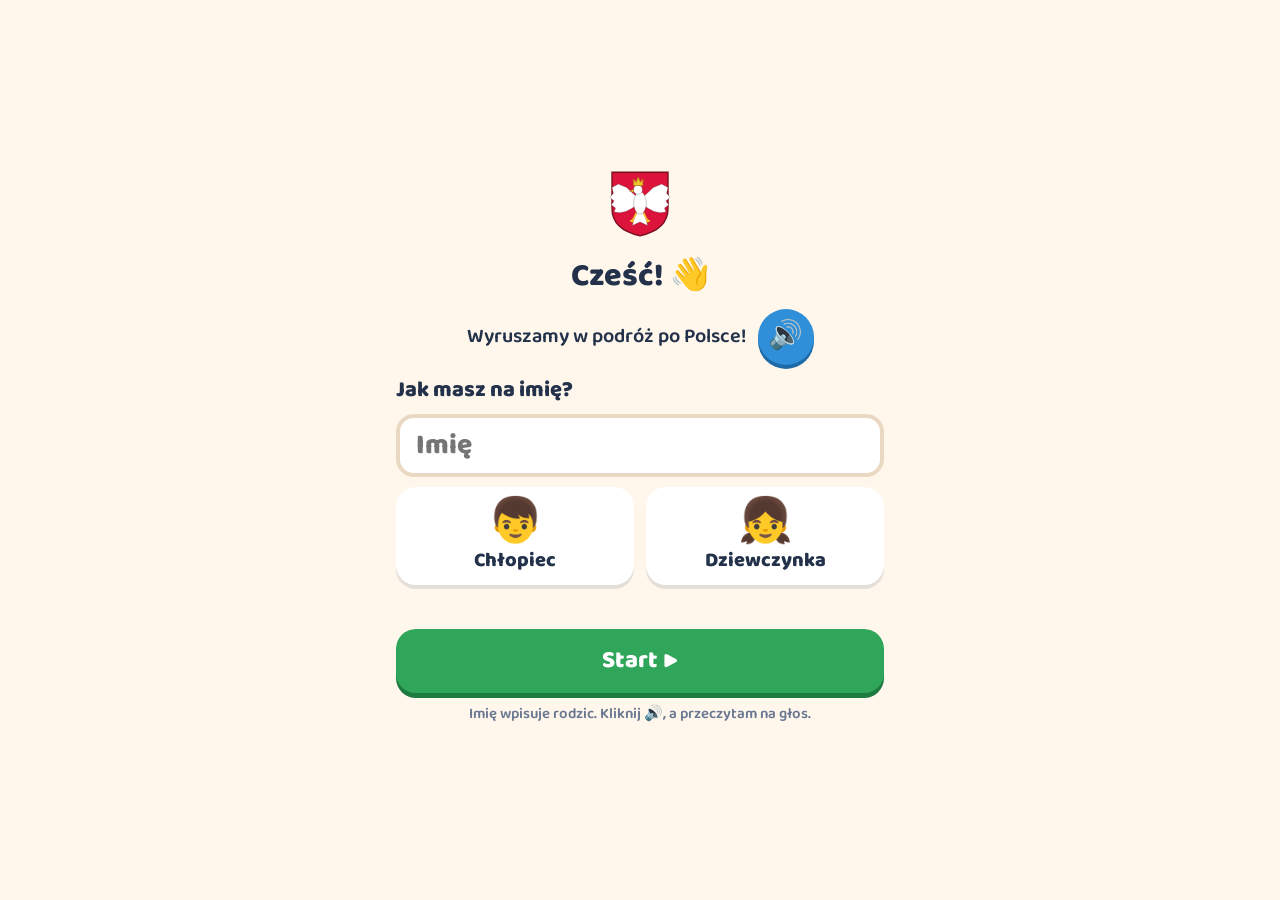
==== commit a555d984: "Imię dziecka i płeć wybierane na początku gry Co-Authored-By: Claude Opus 5.5 <noreply@anthropic.com" ====
--- a/index.html
+++ b/index.html
@@ -6,7 +6,7 @@
 <meta name="theme-color" content="#e8423f">
 <meta name="apple-mobile-web-app-capable" content="yes">
 <meta name="mobile-web-app-capable" content="yes">
-<meta name="description" content="Gra-quiz dla Gniewka przygotowująca do Konkursu wiedzy o Polsce (klasa 1).">
+<meta name="description" content="Gra-quiz dla dzieci przygotowująca do Konkursu wiedzy o Polsce (klasa 1).">
 <title>Wyprawa po Polsce</title>
 <link rel="icon" href="data:image/svg+xml,%3Csvg xmlns='http://www.w3.org/2000/svg' viewBox='0 0 100 100'%3E%3Crect width='100' height='50' fill='%23fff'/%3E%3Crect y='50' width='100' height='50' fill='%23dc143c'/%3E%3C/svg%3E">
 <link rel="preconnect" href="https://fonts.googleapis.com">
@@ -190,6 +190,21 @@
 .intro h1{margin:0;font-size:38px;font-weight:800}
 .intro p{margin:0;font-size:24px;font-weight:600}
 .sr{position:absolute;width:1px;height:1px;overflow:hidden;clip:rect(0 0 0 0)}
+.namebox{width:100%;display:flex;flex-direction:column;gap:10px;text-align:left}
+.namebox label{font-size:22px;font-weight:800}
+.namebox input{font:inherit;font-size:28px;font-weight:800;color:var(--ink);background:var(--card);border:4px solid var(--line);border-radius:18px;padding:10px 16px;width:100%;user-select:text;-webkit-user-select:text}
+.namebox input:focus{outline:none;border-color:var(--blue)}
+.sexrow{display:grid;grid-template-columns:1fr 1fr;gap:12px}
+.sexrow .opt{min-height:92px;font-size:20px}
+.sexrow .opt.sel{border-color:var(--blue);background:var(--blue-l)}
+.err{color:var(--red);font-weight:800;font-size:18px;min-height:22px}
+.intro{gap:12px}
+.intro .logo svg{width:84px}
+.intro h1{font-size:32px}
+.intro p{font-size:20px}
+.intro .qsub{font-size:15px}
+.intro .logo svg{width:70px}
+.sexrow .opt{min-height:84px}
 
 </style>
 </head>
@@ -402,7 +417,8 @@
 const MAP_LABELS = [['warszawa','Warszawa'],['krakow','Kraków'],['gdansk','Gdańsk'],['baltyk','Morze Bałtyckie'],['tatry','Tatry'],['poznan','Poznań'],['wroclaw','Wrocław'],['torun','Toruń']];
 
 'use strict';
-const NAME = 'Gniewko';
+const nm = () => esc(S.name || '');
+const g = (m, f) => S.sex === 'f' ? f : m;
 const KEY = 'gniewko-polska-v1';
 const ROUND = 5, FINAL_N = 10;
 const $app = document.getElementById('app');
@@ -614,15 +630,33 @@
 }
 
 /* ---------------- screens ---------------- */
-function rIntro() {
+function rIntro(c) {
+  const edit = !!(c && c.edit), sex = S.sex || '';
   const el = screen(`<div class="intro">
     <div class="logo">${emblem('pl')}</div>
-    <h1>Cześć, ${NAME}! 👋</h1>
-    <div class="row" style="align-items:center"><p>Wyruszamy w podróż po Polsce! Odpowiadaj na pytania i zbieraj naklejki.</p>${spk()}</div>
-    <p class="qsub">Kliknij 🔊, a przeczytam Ci na głos.</p>
-    <button class="big" id="start">Start ▶</button></div>`);
-  bindSpeak(el, `Cześć, ${NAME}! Wyruszamy w podróż po Polsce! Odpowiadaj na pytania i zbieraj naklejki. Kliknij głośnik, a przeczytam ci na głos.`);
-  el.querySelector('#start').onclick = () => { beep('tap'); go({ scr: 'map' }); };
+    <h1>Cześć! 👋</h1>
+    <div class="row" style="align-items:center"><p>Wyruszamy w podróż po Polsce!</p>${spk()}</div>
+    <div class="namebox"><label for="nm">Jak masz na imię?</label>
+      <input id="nm" type="text" maxlength="20" autocomplete="off" autocapitalize="words" spellcheck="false" placeholder="Imię" value="${nm()}">
+      <div class="sexrow"><button class="opt ${sex === 'm' ? 'sel' : ''}" data-sex="m"><span class="em">👦</span>Chłopiec</button><button class="opt ${sex === 'f' ? 'sel' : ''}" data-sex="f"><span class="em">👧</span>Dziewczynka</button></div>
+      <div class="err" id="err" role="alert"></div></div>
+    <button class="big" id="start">${edit ? 'Zapisz ✓' : 'Start ▶'}</button>
+    <p class="qsub">Imię wpisuje rodzic. Kliknij 🔊, a przeczytam na głos.</p></div>`);
+  bindSpeak(el, 'Cześć! Wyruszamy w podróż po Polsce! Odpowiadaj na pytania i zbieraj naklejki. Jak masz na imię? Poproś rodzica, żeby wpisał twoje imię.');
+  const inp = el.querySelector('#nm'), err = el.querySelector('#err');
+  let pickSex = sex;
+  inp.oninput = () => { err.textContent = ''; };
+  el.querySelectorAll('[data-sex]').forEach(b => b.onclick = () => {
+    pickSex = b.dataset.sex; err.textContent = ''; beep('tap');
+    el.querySelectorAll('[data-sex]').forEach(x => x.classList.toggle('sel', x === b));
+  });
+  el.querySelector('#start').onclick = () => {
+    let v = inp.value.replace(/\s+/g, ' ').trim();
+    if (!v) { err.textContent = 'Wpisz imię 🙂'; inp.focus(); beep('bad'); return; }
+    if (!pickSex) { err.textContent = 'Wybierz: chłopiec czy dziewczynka'; beep('bad'); return; }
+    S.name = v.charAt(0).toUpperCase() + v.slice(1); S.sex = pickSex;
+    beep('tap'); go({ scr: edit ? 'parent' : 'map' });
+  };
 }
 
 const POS = [50, 24, 72, 30, 74, 28, 70, 50];
@@ -639,7 +673,7 @@
       <span class="disc" style="background:${s.color}">${s.vis ? vis(s.vis) : s.icon}${!open ? '<span class="badge">🔒</span>' : gold ? '<span class="badge">👑</span>' : pend ? '<span class="badge">⏸️</span>' : ''}</span>
       <span class="lbl">${esc(s.name)}</span><span class="stars">${stars}</span></button>`;
   }).join('');
-  const el = screen(`<div class="top"><span class="hello grow">Cześć, ${NAME}!</span><span class="pill">⭐ ${S.stars}</span><button class="ibtn" id="alb" aria-label="Album naklejek">📒</button></div>
+  const el = screen(`<div class="top"><span class="hello grow">Cześć, ${nm()}!</span><span class="pill">⭐ ${S.stars}</span><button class="ibtn" id="alb" aria-label="Album naklejek">📒</button></div>
     <div class="trail" style="height:${h}px"><svg class="line" viewBox="0 0 100 ${h}" preserveAspectRatio="none"><path d="${line}" fill="none" stroke="var(--line)" stroke-width="8" stroke-dasharray="2 14" stroke-linecap="round" vector-effect="non-scaling-stroke"/></svg>${nodes}</div>
     <div class="footer"><button class="link" id="par">Dla rodzica</button></div>`);
   el.querySelector('#alb').onclick = () => go({ scr: 'album' });
@@ -812,7 +846,7 @@
   save();
   if (!silent || firstOk) beep(firstOk ? 'ok' : 'bad');
   const solvedRight = firstOk || q.t === 'match' || q.t === 'order';
-  const title = ok ? `${pick(PRAISE)}, ${NAME}! 🎉` : solvedRight ? 'Udało się! 💪' : 'Nic nie szkodzi! 💪';
+  const title = ok ? `${pick(PRAISE)}, ${nm()}! 🎉` : solvedRight ? 'Udało się! 💪' : 'Nic nie szkodzi! 💪';
   const pre = ok || solvedRight ? '' : 'Dobra odpowiedź świeci na zielono. ';
   const d = sheet(ok ? 'good' : 'meh', `<h3>${title}</h3><div class="fact">${spk('sm')}<span>${esc(q.f || '')}</span></div>
      <button class="big" id="next">Dalej ▶</button>`);
@@ -830,8 +864,8 @@
 }
 function rEnd(c) {
   const s = stById(c.sid), isF = c.sid === 'fin';
-  const msg = c.gold ? `Złota korona! Umiesz cały przystanek „${s.name}”! 👑` : c.first ? (isF ? 'Zdobyłeś Puchar Mistrza!' : 'Nowa naklejka w albumie!') : `Dobre odpowiedzi: ${c.good} z ${c.n}`;
-  const el = screen(`<div class="end"><h2>${c.stars === 3 ? 'Wspaniale' : c.stars === 2 ? 'Brawo' : 'Dobra robota'}, ${NAME}!</h2>
+  const msg = c.gold ? `Złota korona! Umiesz cały przystanek „${s.name}”! 👑` : c.first ? (isF ? g('Zdobyłeś Puchar Mistrza!', 'Zdobyłaś Puchar Mistrzyni!') : 'Nowa naklejka w albumie!') : `Dobre odpowiedzi: ${c.good} z ${c.n}`;
+  const el = screen(`<div class="end"><h2>${c.stars === 3 ? 'Wspaniale' : c.stars === 2 ? 'Brawo' : 'Dobra robota'}, ${nm()}!</h2>
     <div class="bigstars">${[0, 1, 2].map(k => `<span class="${k < c.stars ? '' : 'off'}" style="animation-delay:${k * 0.25}s">⭐</span>`).join('')}</div>
     ${c.first || c.gold ? `<div class="stk">${c.gold ? '👑' : s.sticker}</div>` : ''}
     <div class="row" style="align-items:center"><p>${esc(msg)}</p>${spk('sm')}</div>
@@ -865,10 +899,10 @@
 function rDiploma() {
   const d = new Date().toLocaleDateString('pl-PL', { day: 'numeric', month: 'long', year: 'numeric' });
   const el = screen(`<div class="top"><button class="ibtn" id="home" aria-label="Mapa">🏠</button><span class="grow"></span></div>
-    <div class="dip"><div style="width:110px;margin:0 auto">${emblem('pl')}</div><h1>DYPLOM</h1><p>dla</p><div class="who">Gniewka</div>
-    <p>Mistrza Wiedzy o Polsce 🏆</p><p>Zebrane gwiazdki: ⭐ ${S.stars}</p><p style="font-size:16px;font-weight:600">${d}</p></div>
+    <div class="dip"><div style="width:110px;margin:0 auto">${emblem('pl')}</div><h1>DYPLOM</h1><p>otrzymuje</p><div class="who">${nm()}</div>
+    <p>${g('Mistrz', 'Mistrzyni')} Wiedzy o Polsce 🏆</p><p>Zebrane gwiazdki: ⭐ ${S.stars}</p><p style="font-size:16px;font-weight:600">${d}</p></div>
     <div class="row" style="align-items:center;justify-content:center">${spk()}</div>`);
-  bindSpeak(el, `Dyplom dla Gniewka. Mistrza wiedzy o Polsce! Gratulacje!`);
+  bindSpeak(el, `Dyplom otrzymuje ${S.name}. ${g('Mistrz', 'Mistrzyni')} wiedzy o Polsce! Gratulacje!`);
   el.querySelector('#home').onclick = () => go({ scr: 'map' });
   confetti(60);
 }
@@ -889,12 +923,14 @@
   const el = screen(`<div class="top"><button class="ibtn" id="home" aria-label="Mapa">🏠</button><span class="hello grow">Panel rodzica</span></div>
     <div class="par"><h2>Postępy</h2>${rows}<div class="st"><b>🏆 Wielki Finał</b> <span class="small">– rozegrany ${S.fin.done}×, najlepiej ${S.fin.best}/3 ★</span></div>
     <h2>Ustawienia</h2>
+    <button class="tog" id="name">Imię: ${nm()} ${S.sex === 'f' ? '👧' : '👦'} <b>Zmień</b></button>
     <button class="tog" id="sfx">Dźwięki (dzyń przy odpowiedzi) <b class="${S.sfx ? 'on' : ''}">${S.sfx ? 'WŁ' : 'WYŁ'}</b></button>
     <button class="tog" id="all">Odblokuj wszystkie przystanki <b class="${S.all ? 'on' : ''}">${S.all ? 'WŁ' : 'WYŁ'}</b></button>
     <p class="small">Lektor: dziecko klika 🔊 przy pytaniu, karcie lub podpowiedzi. Postęp zapisuje się sam w tym telefonie i przeglądarce – po zamknięciu gra wraca do tego samego miejsca.</p>
     <p class="small">Każda runda to 5 pytań (finał: 10). Pytania z błędem wracają w następnych rundach. Złota korona 👑 = wszystkie pytania z przystanku zaliczone za pierwszym razem.</p>
     <button class="big danger" id="reset" style="margin-top:10px">Zacznij od nowa</button></div>`);
   el.querySelector('#home').onclick = () => go({ scr: 'map' });
+  el.querySelector('#name').onclick = () => go({ scr: 'intro', edit: true });
   el.querySelector('#sfx').onclick = () => { S.sfx = !S.sfx; save(); render(); };
   el.querySelector('#all').onclick = () => { S.all = !S.all; save(); render(); };
   el.querySelector('#reset').onclick = () => {
@@ -906,6 +942,7 @@
 
 /* ---------------- start ---------------- */
 function boot() {
+  if (!S.name || !S.sex) { S.cur = { scr: 'intro' }; return render(); }
   const c = S.cur || { scr: 'map' };
   if (c.scr === 'quiz' || c.scr === 'learn') {
     const s = stById(c.sid);
@@ -913,16 +950,16 @@
     const r = roundOf(c.sid);
     const where = c.scr === 'quiz' && r ? `pytanie ${Math.min(r.i + (r.solved ? 2 : 1), r.ids.length)} z ${r.ids.length}` : 'karty „Poznaj”';
     S.cur = { scr: 'map' }; render();
-    const d = sheet('neu', `<h3>Witaj z powrotem, ${NAME}! 👋</h3><div class="fact">${spk('sm')}<span>Skończyłeś tutaj: ${s.icon} ${esc(s.name)}, ${where}.</span></div>
+    const d = sheet('neu', `<h3>Witaj z powrotem, ${nm()}! 👋</h3><div class="fact">${spk('sm')}<span>${g('Skończyłeś', 'Skończyłaś')} tutaj: ${s.icon} ${esc(s.name)}, ${where}.</span></div>
       <div class="list"><button class="big" id="cont">▶ Graj dalej</button><button class="big alt" id="tomap">🗺️ Mapa</button></div>`, true);
-    bindSpeak(d, `Witaj z powrotem, ${NAME}! Skończyłeś tutaj: ${s.name}.`);
+    bindSpeak(d, `Witaj z powrotem, ${S.name}! ${g('Skończyłeś', 'Skończyłaś')} tutaj: ${s.name}.`);
     d.querySelector('#cont').onclick = () => go(c);
     d.querySelector('#tomap').onclick = () => { closeSheet(); save(); };
     return;
   }
   if (c.scr === 'end' || c.scr === 'parent') S.cur = { scr: 'map' };
   render();
-  if (S.cur.scr === 'map' && S.stars > 0) toast(`Witaj z powrotem, ${NAME}! 👋`);
+  if (S.cur.scr === 'map' && S.stars > 0) toast(`Witaj z powrotem, ${S.name}! 👋`);
 }
 window.__T = { get S() { return S; }, get Q() { return Q; }, QMAP, STATIONS, reset() { S = fresh(); save(); } };
 boot();
